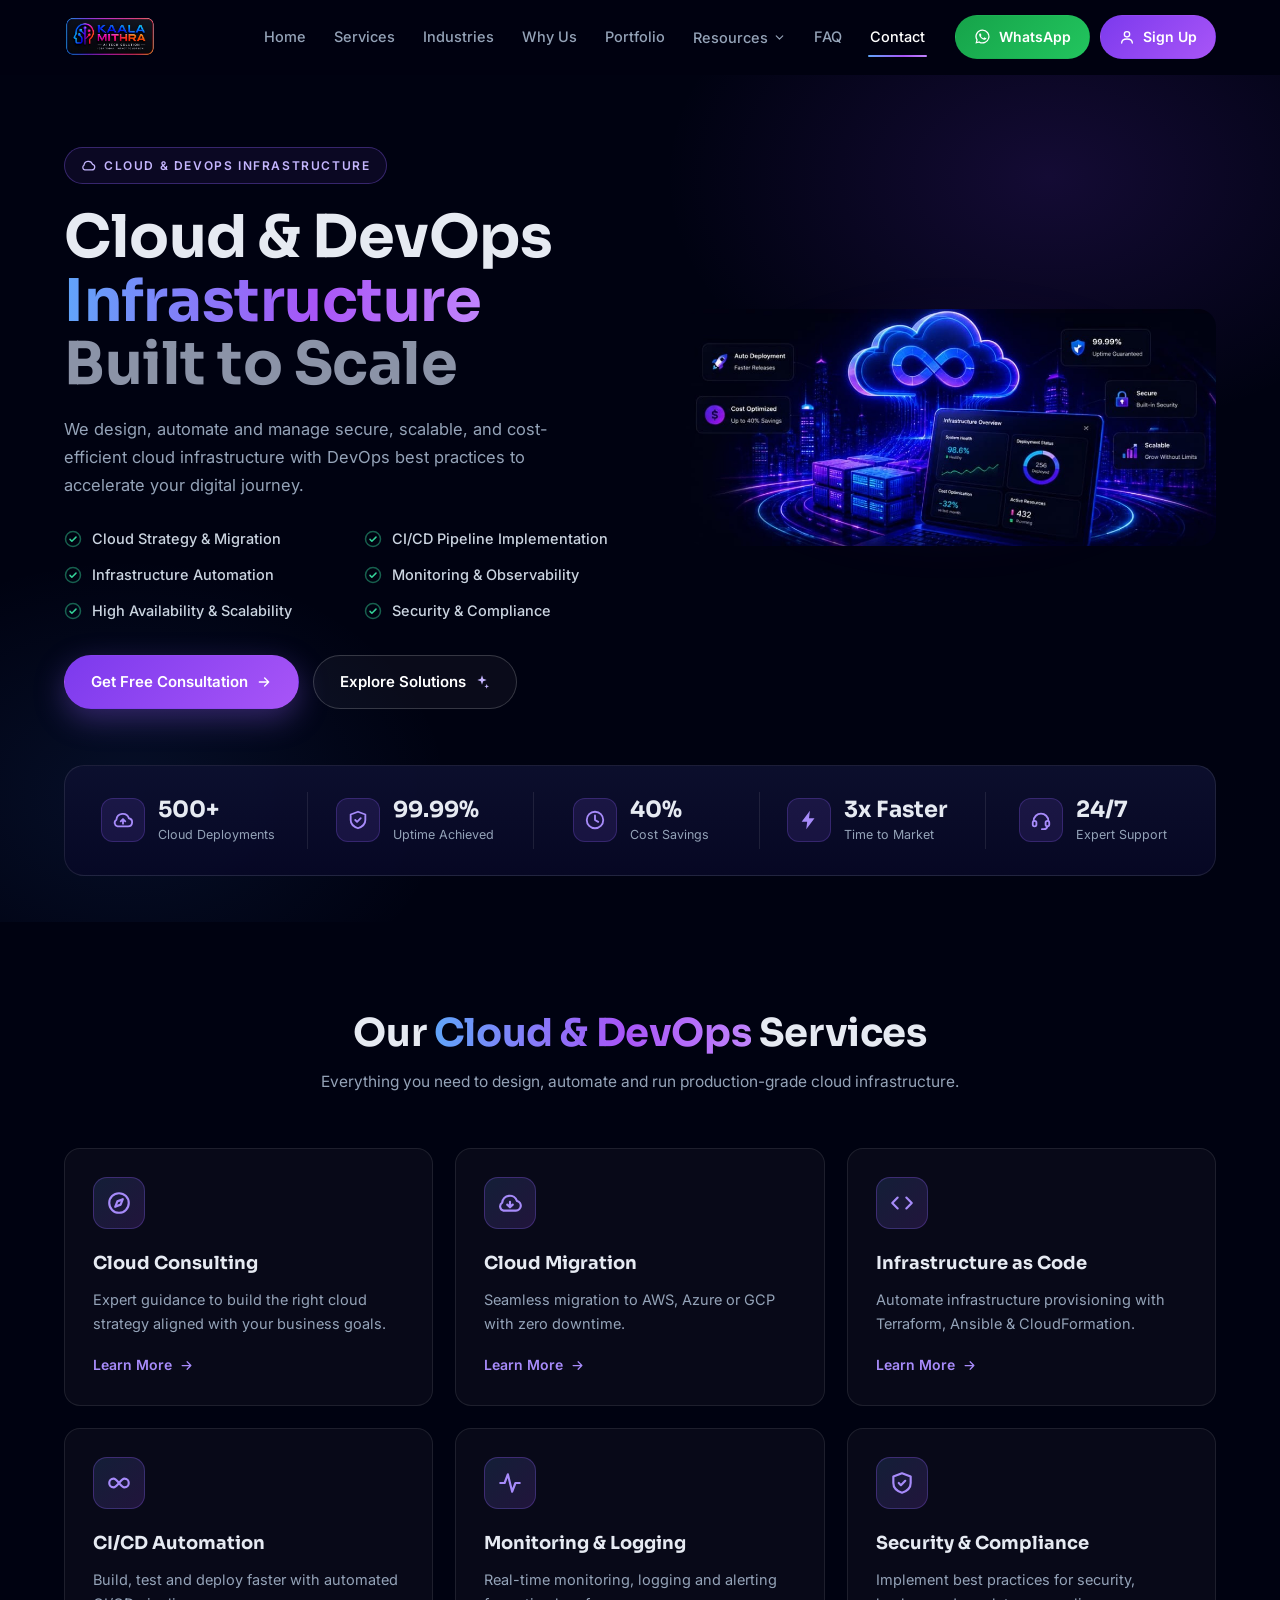
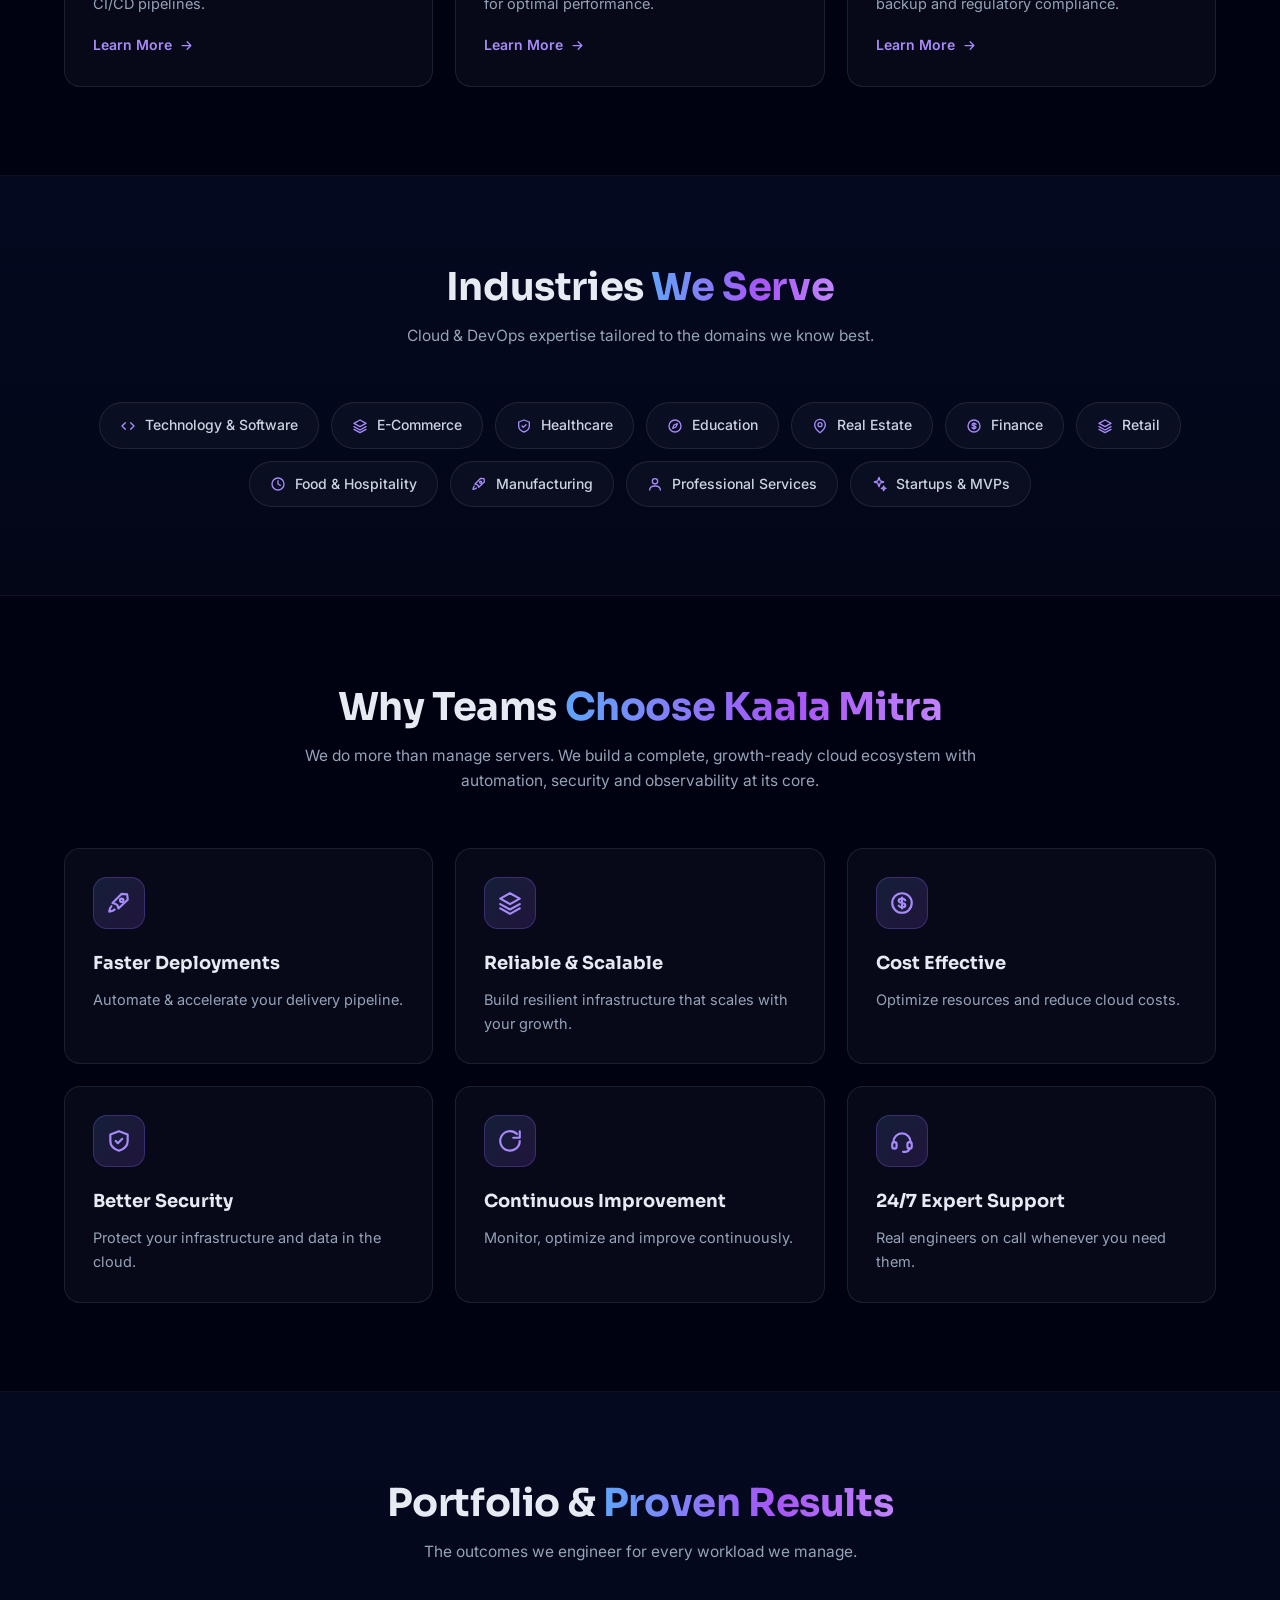
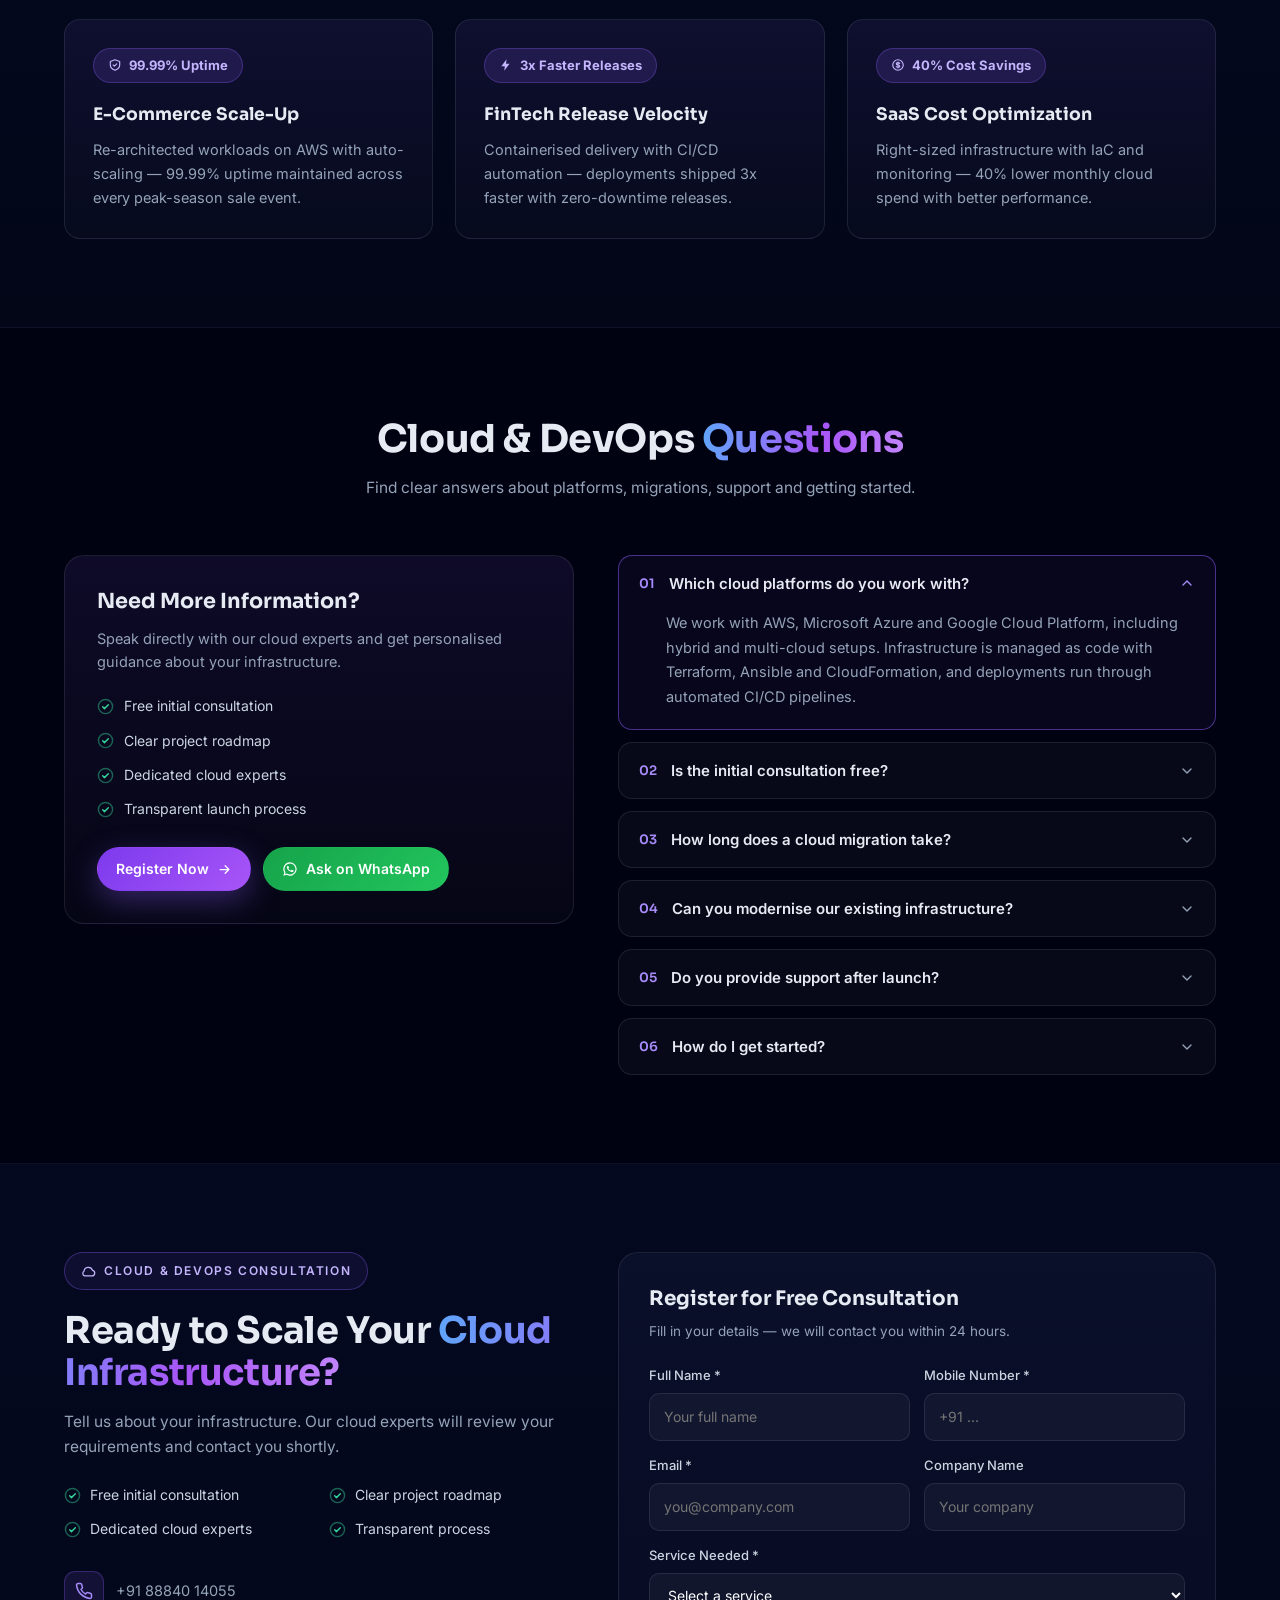
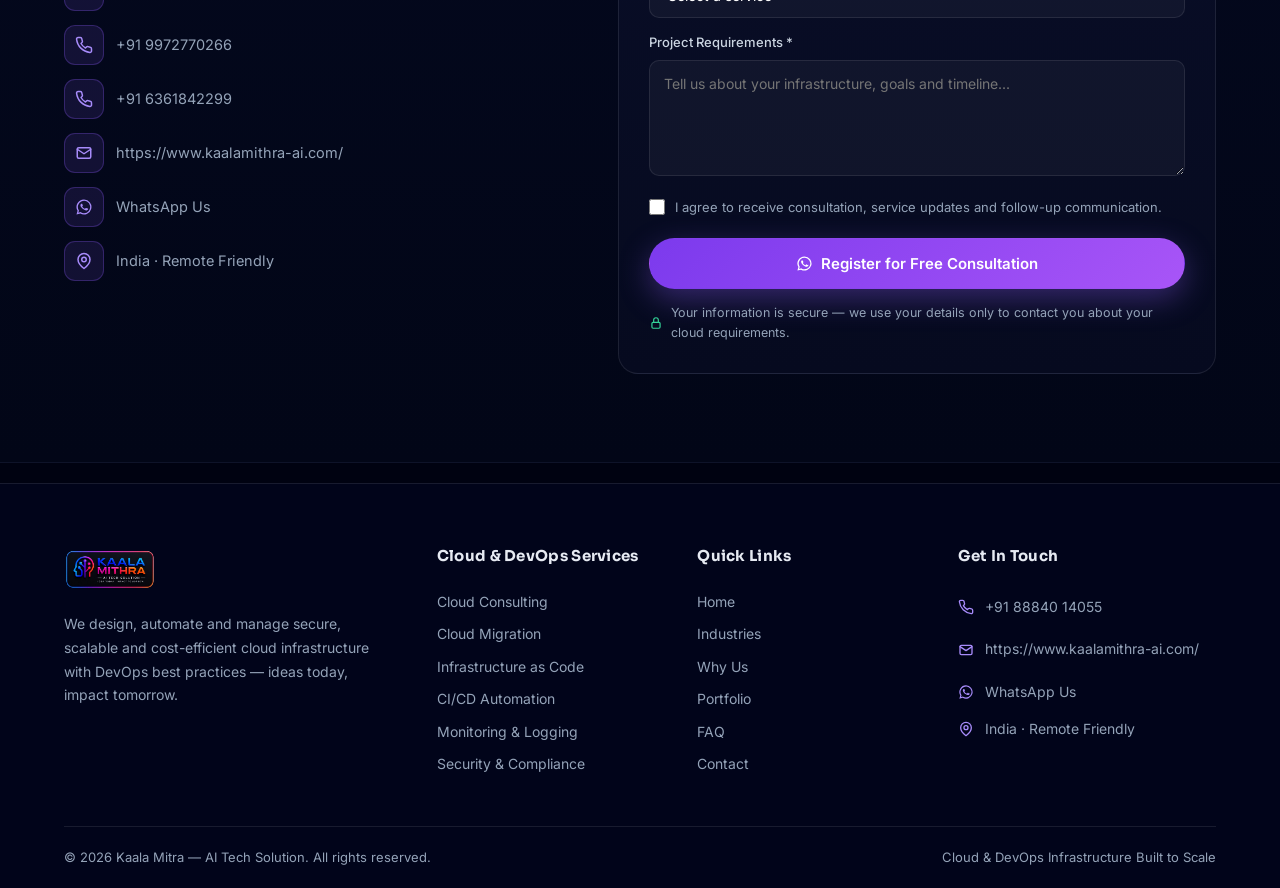
==== index.html @ 2cae2faa "Add KAALA MITHRA Cloud & DevOps website Single-page site (index.html, main.css, script.js, images/) " ====
<!DOCTYPE html>
<html lang="en">
<head>
  <meta charset="UTF-8">
  <meta name="viewport" content="width=device-width, initial-scale=1.0">
  <title>Cloud &amp; DevOps Infrastructure Built to Scale | Kaala Mitra</title>
  <meta name="description" content="We design, automate and manage secure, scalable and cost-efficient cloud infrastructure with DevOps best practices to accelerate your digital journey.">
  <link rel="preconnect" href="https://fonts.googleapis.com">
  <link rel="preconnect" href="https://fonts.gstatic.com" crossorigin>
  <link href="https://fonts.googleapis.com/css2?family=Inter:wght@400;500;600;700&family=Sora:wght@600;700;800&display=swap" rel="stylesheet">
  <link rel="stylesheet" href="main.css">
</head>
<body>
<svg xmlns="http://www.w3.org/2000/svg" style="display:none" aria-hidden="true">
  <symbol id="i-check" viewBox="0 0 24 24"><circle cx="12" cy="12" r="10" opacity=".45"/><path d="M8 12.5l2.5 2.5L16 9.5"/></symbol>
  <symbol id="i-arrow" viewBox="0 0 24 24"><path d="M5 12h14M13 6l6 6-6 6"/></symbol>
  <symbol id="i-chev" viewBox="0 0 24 24"><path d="M6 9l6 6 6-6"/></symbol>
  <symbol id="i-cloud" viewBox="0 0 24 24"><path d="M17.5 19a4.5 4.5 0 0 0 .9-8.9 7 7 0 0 0-13.6 1.6A4 4 0 0 0 6 19z"/></symbol>
  <symbol id="i-cloudup" viewBox="0 0 24 24"><path d="M17.5 19a4.5 4.5 0 0 0 .9-8.9 7 7 0 0 0-13.6 1.6A4 4 0 0 0 6 19z"/><path d="M12 16v-5M9.5 13.5L12 11l2.5 2.5"/></symbol>
  <symbol id="i-clouddown" viewBox="0 0 24 24"><path d="M17.5 19a4.5 4.5 0 0 0 .9-8.9 7 7 0 0 0-13.6 1.6A4 4 0 0 0 6 19z"/><path d="M12 11v5M9.5 13.5L12 16l2.5-2.5"/></symbol>
  <symbol id="i-shield" viewBox="0 0 24 24"><path d="M12 3l8 3v6c0 5-3.5 7.5-8 9-4.5-1.5-8-4-8-9V6z"/><path d="M9 12l2 2 4-4"/></symbol>
  <symbol id="i-code" viewBox="0 0 24 24"><path d="M8 7l-5 5 5 5M16 7l5 5-5 5"/></symbol>
  <symbol id="i-loop" viewBox="0 0 24 24"><path d="M7 8c-2.5 0-4 1.8-4 4s1.5 4 4 4c3.5 0 6.5-8 10-8 2.5 0 4 1.8 4 4s-1.5 4-4 4c-3.5 0-6.5-8-10-8z"/></symbol>
  <symbol id="i-activity" viewBox="0 0 24 24"><path d="M3 12h4l3-8 4 16 3-8h4"/></symbol>
  <symbol id="i-compass" viewBox="0 0 24 24"><circle cx="12" cy="12" r="9"/><path d="M15.5 8.5l-2 5-5 2 2-5z"/></symbol>
  <symbol id="i-rocket" viewBox="0 0 24 24"><path d="M5 15c-1.5 1.2-2 5-2 5s3.8-.5 5-2M9 13L6 12l8.5-8.5c2 0 5 .5 5 .5s.5 3 .5 5L11.5 17l-1-3z"/><circle cx="14.5" cy="9.5" r="1.6"/></symbol>
  <symbol id="i-layers" viewBox="0 0 24 24"><path d="M12 3l9 5-9 5-9-5z"/><path d="M3 13l9 5 9-5"/><path d="M3 17l9 5 9-5"/></symbol>
  <symbol id="i-dollar" viewBox="0 0 24 24"><circle cx="12" cy="12" r="9"/><path d="M12 7v10M15 9.5c-.6-1-1.7-1.5-3-1.5-1.7 0-3 .9-3 2s1 1.7 3 2 3 .9 3 2-1.3 2-3 2c-1.3 0-2.4-.5-3-1.5"/></symbol>
  <symbol id="i-refresh" viewBox="0 0 24 24"><path d="M21 12a9 9 0 1 1-2.6-6.4"/><path d="M21 3v6h-6"/></symbol>
  <symbol id="i-clock" viewBox="0 0 24 24"><circle cx="12" cy="12" r="9"/><path d="M12 7v5l3.5 2"/></symbol>
  <symbol id="i-headset" viewBox="0 0 24 24"><path d="M4 13a8 8 0 0 1 16 0"/><rect x="3" y="13" width="4" height="6" rx="2"/><rect x="17" y="13" width="4" height="6" rx="2"/><path d="M19 19a4 4 0 0 1-4 3h-2"/></symbol>
  <symbol id="i-phone" viewBox="0 0 24 24"><path d="M22 16.9v3a2 2 0 0 1-2.2 2A19.8 19.8 0 0 1 2.1 4.2 2 2 0 0 1 4.1 2h3a2 2 0 0 1 2 1.7c.1 1 .4 2 .7 2.9a2 2 0 0 1-.5 2.1L8 10a16 16 0 0 0 6 6l1.3-1.3a2 2 0 0 1 2.1-.5c.9.3 1.9.6 2.9.7a2 2 0 0 1 1.7 2z"/></symbol>
  <symbol id="i-mail" viewBox="0 0 24 24"><rect x="3" y="5" width="18" height="14" rx="2"/><path d="M3 7l9 6 9-6"/></symbol>
  <symbol id="i-pin" viewBox="0 0 24 24"><path d="M20 10c0 6-8 12-8 12s-8-6-8-12a8 8 0 0 1 16 0z"/><circle cx="12" cy="10" r="3"/></symbol>
  <symbol id="i-lock" viewBox="0 0 24 24"><rect x="5" y="11" width="14" height="10" rx="2"/><path d="M8 11V7a4 4 0 0 1 8 0v4"/></symbol>
  <symbol id="i-wa" viewBox="0 0 24 24"><path d="M12 2a10 10 0 0 0-8.6 15.1L2 22l5-1.3A10 10 0 1 0 12 2zm0 18.2a8.2 8.2 0 0 1-4.2-1.2l-.3-.2-3 .8.8-2.9-.2-.3A8.2 8.2 0 1 1 12 20.2zm4.5-6.1c-.2-.1-1.5-.7-1.7-.8-.2-.1-.4-.1-.5.1-.2.2-.6.8-.7.9-.1.2-.3.2-.5.1a6.7 6.7 0 0 1-3.3-2.9c-.3-.4 0-.5.2-.7l.4-.5c.1-.2.1-.3 0-.5l-.7-1.8c-.2-.5-.4-.4-.5-.4h-.5c-.2 0-.5.1-.7.3-.9.9-1.1 2.1-.2 3.6a12 12 0 0 0 4.6 4.3c1.7.8 2.4.9 3.2.7.5-.1 1.5-.6 1.7-1.2.2-.6.2-1.1.1-1.2 0-.1-.2-.2-.4-.3z"/></symbol>
  <symbol id="i-user" viewBox="0 0 24 24"><circle cx="12" cy="8" r="4"/><path d="M4 21c0-4 3.6-6 8-6s8 2 8 6"/></symbol>
  <symbol id="i-spark" viewBox="0 0 24 24"><path d="M12 2l1.8 5.2L19 9l-5.2 1.8L12 16l-1.8-5.2L5 9l5.2-1.8zM19 15l.9 2.6 2.6.9-2.6.9L19 22l-.9-2.6-2.6-.9 2.6-.9z"/></symbol>
  <symbol id="i-bolt" viewBox="0 0 24 24"><path d="M13 2L4 14h6l-1 8 9-12h-6z"/></symbol>
</svg>
<!-- ================= HEADER ================= -->
<header class="site-header" id="site-header">
  <div class="container header-inner">
    <a class="brand" href="#home" aria-label="Kaala Mitra - home">
      <img class="brand-logo" src="images/logo..0.png" alt="Kaala Mithra - AI Tech Solution logo" width="666" height="375">
    </a>
    <nav class="nav" id="site-nav" aria-label="Main navigation">
      <a class="nav-link" href="#home">Home</a>
      <a class="nav-link" href="#services">Services</a>
      <a class="nav-link" href="#industries">Industries</a>
      <a class="nav-link" href="#why-us">Why Us</a>
      <a class="nav-link" href="#results">Portfolio</a>
      <div class="nav-drop">
        <button class="nav-link nav-drop-btn" type="button" aria-expanded="false">Resources
          <svg viewBox="0 0 24 24" width="13" height="13" fill="none" stroke="currentColor" stroke-width="2.2" stroke-linecap="round" stroke-linejoin="round"><path d="M6 9l6 6 6-6"/></svg>
        </button>
        <div class="nav-drop-menu">
          <a href="#results">Case Studies</a>
          <a href="#faq">FAQ</a>
          <a href="#contact">Help Center</a>
        </div>
      </div>
      <a class="nav-link" href="#faq">FAQ</a>
      <a class="nav-link" href="#contact">Contact</a>
      <div class="nav-mobile-cta">
        <a class="btn btn-whatsapp" href="https://wa.me/918884014055" target="_blank" rel="noopener">
          <svg viewBox="0 0 24 24" width="17" height="17" fill="currentColor"><path d="M12 2a10 10 0 0 0-8.6 15.1L2 22l5-1.3A10 10 0 1 0 12 2zm0 18.2a8.2 8.2 0 0 1-4.2-1.2l-.3-.2-3 .8.8-2.9-.2-.3A8.2 8.2 0 1 1 12 20.2zm4.5-6.1c-.2-.1-1.5-.7-1.7-.8-.2-.1-.4-.1-.5.1-.2.2-.6.8-.7.9-.1.2-.3.2-.5.1a6.7 6.7 0 0 1-3.3-2.9c-.3-.4 0-.5.2-.7l.4-.5c.1-.2.1-.3 0-.5l-.7-1.8c-.2-.5-.4-.4-.5-.4h-.5c-.2 0-.5.1-.7.3-.9.9-1.1 2.1-.2 3.6a12 12 0 0 0 4.6 4.3c1.7.8 2.4.9 3.2.7.5-.1 1.5-.6 1.7-1.2.2-.6.2-1.1.1-1.2 0-.1-.2-.2-.4-.3z"/></svg>
          WhatsApp</a>
        <a class="btn btn-signup" href="#contact">
          <svg viewBox="0 0 24 24" width="16" height="16" fill="none" stroke="currentColor" stroke-width="2" stroke-linecap="round"><circle cx="12" cy="8" r="4"/><path d="M4 21c0-4 3.6-6 8-6s8 2 8 6"/></svg>
          Sign Up</a>
      </div>
    </nav>
    <div class="header-actions">
      <a class="btn btn-whatsapp" href="https://wa.me/918884014055" target="_blank" rel="noopener">
        <svg viewBox="0 0 24 24" width="17" height="17" fill="currentColor"><path d="M12 2a10 10 0 0 0-8.6 15.1L2 22l5-1.3A10 10 0 1 0 12 2zm0 18.2a8.2 8.2 0 0 1-4.2-1.2l-.3-.2-3 .8.8-2.9-.2-.3A8.2 8.2 0 1 1 12 20.2zm4.5-6.1c-.2-.1-1.5-.7-1.7-.8-.2-.1-.4-.1-.5.1-.2.2-.6.8-.7.9-.1.2-.3.2-.5.1a6.7 6.7 0 0 1-3.3-2.9c-.3-.4 0-.5.2-.7l.4-.5c.1-.2.1-.3 0-.5l-.7-1.8c-.2-.5-.4-.4-.5-.4h-.5c-.2 0-.5.1-.7.3-.9.9-1.1 2.1-.2 3.6a12 12 0 0 0 4.6 4.3c1.7.8 2.4.9 3.2.7.5-.1 1.5-.6 1.7-1.2.2-.6.2-1.1.1-1.2 0-.1-.2-.2-.4-.3z"/></svg>
        WhatsApp</a>
      <a class="btn btn-signup" href="#contact">
        <svg viewBox="0 0 24 24" width="16" height="16" fill="none" stroke="currentColor" stroke-width="2" stroke-linecap="round"><circle cx="12" cy="8" r="4"/><path d="M4 21c0-4 3.6-6 8-6s8 2 8 6"/></svg>
        Sign Up</a>
      <button class="nav-toggle" id="nav-toggle" aria-label="Toggle menu" aria-expanded="false" aria-controls="site-nav"><span></span><span></span><span></span></button>
    </div>
  </div>
</header>
<!-- ================= HERO ================= -->
<main id="home">
  <section class="hero">
    <div class="hero-bg" aria-hidden="true"></div>
    <div class="container hero-grid">
      <div class="hero-copy reveal">
        <span class="badge"><svg class="ic" width="15" height="15"><use href="#i-cloud"/></svg> CLOUD &amp; DEVOPS INFRASTRUCTURE</span>
        <h1 class="hero-title">Cloud &amp; DevOps<br><span class="grad-text">Infrastructure</span><br><span class="title-muted">Built to Scale</span></h1>
        <p class="lead">We design, automate and manage secure, scalable, and cost-efficient cloud infrastructure with DevOps best practices to accelerate your digital journey.</p>
        <ul class="hero-checks">
          <li><svg class="ic" width="18" height="18" style="color:#34d399"><use href="#i-check"/></svg>Cloud Strategy &amp; Migration</li>
          <li><svg class="ic" width="18" height="18" style="color:#34d399"><use href="#i-check"/></svg>CI/CD Pipeline Implementation</li>
          <li><svg class="ic" width="18" height="18" style="color:#34d399"><use href="#i-check"/></svg>Infrastructure Automation</li>
          <li><svg class="ic" width="18" height="18" style="color:#34d399"><use href="#i-check"/></svg>Monitoring &amp; Observability</li>
          <li><svg class="ic" width="18" height="18" style="color:#34d399"><use href="#i-check"/></svg>High Availability &amp; Scalability</li>
          <li><svg class="ic" width="18" height="18" style="color:#34d399"><use href="#i-check"/></svg>Security &amp; Compliance</li>
        </ul>
        <div class="hero-ctas">
          <a class="btn btn-primary btn-lg" href="#contact">Get Free Consultation <svg class="ic" width="16" height="16"><use href="#i-arrow"/></svg></a>
          <a class="btn btn-ghost btn-lg" href="#services">Explore Solutions <svg class="icf" width="16" height="16" style="color:#c4b5fd"><use href="#i-spark"/></svg></a>
        </div>
      </div>
      <div class="hero-visual reveal">
        <div class="hero-glow" aria-hidden="true"></div>
        <img src="images/hero-cloud-devops.jpeg" alt="Cloud infrastructure dashboard with auto deployment, cost optimization, security and scalability highlights" width="985" height="440" fetchpriority="high">
      </div>
    </div>
    <div class="container">
      <div class="stats-bar reveal" aria-label="Key achievements">
        <div class="stat">
          <span class="stat-icon"><svg class="ic" width="22" height="22"><use href="#i-cloudup"/></svg></span>
          <div><span class="stat-value"><span class="count" data-target="500" data-decimals="0">0</span>+</span><span class="stat-label">Cloud Deployments</span></div>
        </div>
        <div class="stat">
          <span class="stat-icon"><svg class="ic" width="22" height="22"><use href="#i-shield"/></svg></span>
          <div><span class="stat-value"><span class="count" data-target="99.99" data-decimals="2">0</span>%</span><span class="stat-label">Uptime Achieved</span></div>
        </div>
        <div class="stat">
          <span class="stat-icon"><svg class="ic" width="22" height="22"><use href="#i-clock"/></svg></span>
          <div><span class="stat-value"><span class="count" data-target="40" data-decimals="0">0</span>%</span><span class="stat-label">Cost Savings</span></div>
        </div>
        <div class="stat">
          <span class="stat-icon"><svg class="icf" width="22" height="22" style="color:#a78bfa"><use href="#i-bolt"/></svg></span>
          <div><span class="stat-value"><span class="count" data-target="3" data-decimals="0">0</span>x Faster</span><span class="stat-label">Time to Market</span></div>
        </div>
        <div class="stat">
          <span class="stat-icon"><svg class="ic" width="22" height="22"><use href="#i-headset"/></svg></span>
          <div><span class="stat-value">24/7</span><span class="stat-label">Expert Support</span></div>
        </div>
      </div>
    </div>
  </section>
  <!-- ================= SERVICES ================= -->
  <section class="section" id="services">
    <div class="container">
      <div class="section-head reveal">
        <h2>Our <span class="grad-text">Cloud &amp; DevOps</span> Services</h2>
        <p>Everything you need to design, automate and run production-grade cloud infrastructure.</p>
      </div>
      <div class="card-grid">
        <article class="service-card reveal">
          <div class="card-icon"><svg class="ic" width="26" height="26"><use href="#i-compass"/></svg></div>
          <h3>Cloud Consulting</h3>
          <p>Expert guidance to build the right cloud strategy aligned with your business goals.</p>
          <a class="learn-more" href="#contact">Learn More <svg class="ic" width="15" height="15"><use href="#i-arrow"/></svg></a>
        </article>
        <article class="service-card reveal">
          <div class="card-icon"><svg class="ic" width="26" height="26"><use href="#i-clouddown"/></svg></div>
          <h3>Cloud Migration</h3>
          <p>Seamless migration to AWS, Azure or GCP with zero downtime.</p>
          <a class="learn-more" href="#contact">Learn More <svg class="ic" width="15" height="15"><use href="#i-arrow"/></svg></a>
        </article>
        <article class="service-card reveal">
          <div class="card-icon"><svg class="ic" width="26" height="26"><use href="#i-code"/></svg></div>
          <h3>Infrastructure as Code</h3>
          <p>Automate infrastructure provisioning with Terraform, Ansible &amp; CloudFormation.</p>
          <a class="learn-more" href="#contact">Learn More <svg class="ic" width="15" height="15"><use href="#i-arrow"/></svg></a>
        </article>
        <article class="service-card reveal">
          <div class="card-icon"><svg class="ic" width="26" height="26"><use href="#i-loop"/></svg></div>
          <h3>CI/CD Automation</h3>
          <p>Build, test and deploy faster with automated CI/CD pipelines.</p>
          <a class="learn-more" href="#contact">Learn More <svg class="ic" width="15" height="15"><use href="#i-arrow"/></svg></a>
        </article>
        <article class="service-card reveal">
          <div class="card-icon"><svg class="ic" width="26" height="26"><use href="#i-activity"/></svg></div>
          <h3>Monitoring &amp; Logging</h3>
          <p>Real-time monitoring, logging and alerting for optimal performance.</p>
          <a class="learn-more" href="#contact">Learn More <svg class="ic" width="15" height="15"><use href="#i-arrow"/></svg></a>
        </article>
        <article class="service-card reveal">
          <div class="card-icon"><svg class="ic" width="26" height="26"><use href="#i-shield"/></svg></div>
          <h3>Security &amp; Compliance</h3>
          <p>Implement best practices for security, backup and regulatory compliance.</p>
          <a class="learn-more" href="#contact">Learn More <svg class="ic" width="15" height="15"><use href="#i-arrow"/></svg></a>
        </article>
      </div>
    </div>
  </section>

  <!-- ================= INDUSTRIES ================= -->
  <section class="section section-alt" id="industries">
    <div class="container">
      <div class="section-head reveal">
        <h2>Industries <span class="grad-text">We Serve</span></h2>
        <p>Cloud &amp; DevOps expertise tailored to the domains we know best.</p>
      </div>
      <div class="chips reveal">
        <span class="chip"><svg class="ic" width="16" height="16"><use href="#i-code"/></svg>Technology &amp; Software</span>
        <span class="chip"><svg class="ic" width="16" height="16"><use href="#i-layers"/></svg>E-Commerce</span>
        <span class="chip"><svg class="ic" width="16" height="16"><use href="#i-shield"/></svg>Healthcare</span>
        <span class="chip"><svg class="ic" width="16" height="16"><use href="#i-compass"/></svg>Education</span>
        <span class="chip"><svg class="ic" width="16" height="16"><use href="#i-pin"/></svg>Real Estate</span>
        <span class="chip"><svg class="ic" width="16" height="16"><use href="#i-dollar"/></svg>Finance</span>
        <span class="chip"><svg class="ic" width="16" height="16"><use href="#i-layers"/></svg>Retail</span>
        <span class="chip"><svg class="ic" width="16" height="16"><use href="#i-clock"/></svg>Food &amp; Hospitality</span>
        <span class="chip"><svg class="ic" width="16" height="16"><use href="#i-rocket"/></svg>Manufacturing</span>
        <span class="chip"><svg class="ic" width="16" height="16"><use href="#i-user"/></svg>Professional Services</span>
        <span class="chip"><svg class="ic" width="16" height="16"><use href="#i-spark"/></svg>Startups &amp; MVPs</span>
      </div>
    </div>
  </section>
  <!-- ================= WHY US ================= -->
  <section class="section" id="why-us">
    <div class="container">
      <div class="section-head reveal">
        <h2>Why Teams <span class="grad-text">Choose Kaala Mitra</span></h2>
        <p>We do more than manage servers. We build a complete, growth-ready cloud ecosystem with automation, security and observability at its core.</p>
      </div>
      <div class="card-grid">
        <article class="benefit-card reveal">
          <div class="card-icon"><svg class="ic" width="26" height="26"><use href="#i-rocket"/></svg></div>
          <h3>Faster Deployments</h3>
          <p>Automate &amp; accelerate your delivery pipeline.</p>
        </article>
        <article class="benefit-card reveal">
          <div class="card-icon"><svg class="ic" width="26" height="26"><use href="#i-layers"/></svg></div>
          <h3>Reliable &amp; Scalable</h3>
          <p>Build resilient infrastructure that scales with your growth.</p>
        </article>
        <article class="benefit-card reveal">
          <div class="card-icon"><svg class="ic" width="26" height="26"><use href="#i-dollar"/></svg></div>
          <h3>Cost Effective</h3>
          <p>Optimize resources and reduce cloud costs.</p>
        </article>
        <article class="benefit-card reveal">
          <div class="card-icon"><svg class="ic" width="26" height="26"><use href="#i-shield"/></svg></div>
          <h3>Better Security</h3>
          <p>Protect your infrastructure and data in the cloud.</p>
        </article>
        <article class="benefit-card reveal">
          <div class="card-icon"><svg class="ic" width="26" height="26"><use href="#i-refresh"/></svg></div>
          <h3>Continuous Improvement</h3>
          <p>Monitor, optimize and improve continuously.</p>
        </article>
        <article class="benefit-card reveal">
          <div class="card-icon"><svg class="ic" width="26" height="26"><use href="#i-headset"/></svg></div>
          <h3>24/7 Expert Support</h3>
          <p>Real engineers on call whenever you need them.</p>
        </article>
      </div>
    </div>
  </section>

  <!-- ================= RESULTS / PORTFOLIO ================= -->
  <section class="section section-alt" id="results">
    <div class="container">
      <div class="section-head reveal">
        <h2>Portfolio &amp; <span class="grad-text">Proven Results</span></h2>
        <p>The outcomes we engineer for every workload we manage.</p>
      </div>
      <div class="result-grid">
        <article class="result-card reveal">
          <span class="result-tag"><svg class="ic" width="14" height="14"><use href="#i-shield"/></svg>99.99% Uptime</span>
          <h3>E-Commerce Scale-Up</h3>
          <p>Re-architected workloads on AWS with auto-scaling — 99.99% uptime maintained across every peak-season sale event.</p>
        </article>
        <article class="result-card reveal">
          <span class="result-tag"><svg class="icf" width="14" height="14"><use href="#i-bolt"/></svg>3x Faster Releases</span>
          <h3>FinTech Release Velocity</h3>
          <p>Containerised delivery with CI/CD automation — deployments shipped 3x faster with zero-downtime releases.</p>
        </article>
        <article class="result-card reveal">
          <span class="result-tag"><svg class="ic" width="14" height="14"><use href="#i-dollar"/></svg>40% Cost Savings</span>
          <h3>SaaS Cost Optimization</h3>
          <p>Right-sized infrastructure with IaC and monitoring — 40% lower monthly cloud spend with better performance.</p>
        </article>
      </div>
    </div>
  </section>
  <!-- ================= FAQ ================= -->
  <section class="section" id="faq">
    <div class="container">
      <div class="section-head reveal">
        <h2>Cloud &amp; DevOps <span class="grad-text">Questions</span></h2>
        <p>Find clear answers about platforms, migrations, support and getting started.</p>
      </div>
      <div class="faq-grid">
        <aside class="faq-aside reveal">
          <h3>Need More Information?</h3>
          <p>Speak directly with our cloud experts and get personalised guidance about your infrastructure.</p>
          <ul class="aside-list">
            <li><svg class="ic" width="17" height="17"><use href="#i-check"/></svg>Free initial consultation</li>
            <li><svg class="ic" width="17" height="17"><use href="#i-check"/></svg>Clear project roadmap</li>
            <li><svg class="ic" width="17" height="17"><use href="#i-check"/></svg>Dedicated cloud experts</li>
            <li><svg class="ic" width="17" height="17"><use href="#i-check"/></svg>Transparent launch process</li>
          </ul>
          <div class="aside-ctas">
            <a class="btn btn-primary" href="#contact">Register Now <svg class="ic" width="15" height="15"><use href="#i-arrow"/></svg></a>
            <a class="btn btn-whatsapp" href="https://wa.me/918884014055" target="_blank" rel="noopener"><svg class="icf" width="16" height="16"><use href="#i-wa"/></svg> Ask on WhatsApp</a>
          </div>
        </aside>
        <div class="faq-list reveal">
          <div class="faq-item open">
            <button class="faq-q" type="button" aria-expanded="true"><span class="faq-num">01</span><span class="q-text">Which cloud platforms do you work with?</span><svg class="ic chev" width="16" height="16"><use href="#i-chev"/></svg></button>
            <div class="faq-a"><p>We work with AWS, Microsoft Azure and Google Cloud Platform, including hybrid and multi-cloud setups. Infrastructure is managed as code with Terraform, Ansible and CloudFormation, and deployments run through automated CI/CD pipelines.</p></div>
          </div>
          <div class="faq-item">
            <button class="faq-q" type="button" aria-expanded="false"><span class="faq-num">02</span><span class="q-text">Is the initial consultation free?</span><svg class="ic chev" width="16" height="16"><use href="#i-chev"/></svg></button>
            <div class="faq-a"><p>Yes — the first consultation is completely free. We review your current setup, understand your goals and share a clear roadmap with estimates before any commitment.</p></div>
          </div>
          <div class="faq-item">
            <button class="faq-q" type="button" aria-expanded="false"><span class="faq-num">03</span><span class="q-text">How long does a cloud migration take?</span><svg class="ic chev" width="16" height="16"><use href="#i-chev"/></svg></button>
            <div class="faq-a"><p>Most migrations complete within 2–6 weeks depending on workload complexity. We migrate in phases with zero downtime and rollback plans at every step.</p></div>
          </div>
          <div class="faq-item">
            <button class="faq-q" type="button" aria-expanded="false"><span class="faq-num">04</span><span class="q-text">Can you modernise our existing infrastructure?</span><svg class="ic chev" width="16" height="16"><use href="#i-chev"/></svg></button>
            <div class="faq-a"><p>Absolutely. We codify existing infrastructure with Terraform and Ansible, add CI/CD pipelines, monitoring and security hardening — without disrupting your live systems.</p></div>
          </div>
          <div class="faq-item">
            <button class="faq-q" type="button" aria-expanded="false"><span class="faq-num">05</span><span class="q-text">Do you provide support after launch?</span><svg class="ic chev" width="16" height="16"><use href="#i-chev"/></svg></button>
            <div class="faq-a"><p>Yes. Every project includes monitoring, alerting and 24/7 expert support options with continuous optimisation, backups and security patching.</p></div>
          </div>
          <div class="faq-item">
            <button class="faq-q" type="button" aria-expanded="false"><span class="faq-num">06</span><span class="q-text">How do I get started?</span><svg class="ic chev" width="16" height="16"><use href="#i-chev"/></svg></button>
            <div class="faq-a"><p>Register for a free consultation or message us on WhatsApp. Our cloud experts will contact you within 24 hours with a personalised plan for your infrastructure.</p></div>
          </div>
        </div>
      </div>
    </div>
  </section>
  <!-- ================= CONTACT ================= -->
  <section class="section section-alt" id="contact">
    <div class="container contact-grid">
      <div class="contact-copy reveal">
        <span class="badge"><svg class="ic" width="15" height="15"><use href="#i-cloud"/></svg> CLOUD &amp; DEVOPS CONSULTATION</span>
        <h2>Ready to Scale Your <span class="grad-text">Cloud Infrastructure?</span></h2>
        <p>Tell us about your infrastructure. Our cloud experts will review your requirements and contact you shortly.</p>
        <ul class="trust-list">
          <li><svg class="ic" width="17" height="17"><use href="#i-check"/></svg>Free initial consultation</li>
          <li><svg class="ic" width="17" height="17"><use href="#i-check"/></svg>Clear project roadmap</li>
          <li><svg class="ic" width="17" height="17"><use href="#i-check"/></svg>Dedicated cloud experts</li>
          <li><svg class="ic" width="17" height="17"><use href="#i-check"/></svg>Transparent process</li>
        </ul>
        <div class="quick-contacts">
          <a class="qc" href="tel:+918884014055"><span class="qc-icon"><svg class="ic" width="18" height="18"><use href="#i-phone"/></svg></span>+91 88840 14055</a>
          <a class="qc" href="tel:+919972770266"><span class="qc-icon"><svg class="ic" width="18" height="18"><use href="#i-phone"/></svg></span>+91 9972770266</a>
          <a class="qc" href="tel:+916361842299"><span class="qc-icon"><svg class="ic" width="18" height="18"><use href="#i-phone"/></svg></span>+91 6361842299</a>
          <a class="qc" href="https://www.kaalamithra-ai.com/" target="_blank" rel="noopener"><span class="qc-icon"><svg class="ic" width="18" height="18"><use href="#i-mail"/></svg></span>https://www.kaalamithra-ai.com/</a>
          <a class="qc" href="https://wa.me/918884014055" target="_blank" rel="noopener"><span class="qc-icon"><svg class="icf" width="18" height="18"><use href="#i-wa"/></svg></span>WhatsApp Us</a>
          <span class="qc"><span class="qc-icon"><svg class="ic" width="18" height="18"><use href="#i-pin"/></svg></span>India · Remote Friendly</span>
        </div>
      </div>
      <div class="form-card reveal">
        <h3>Register for Free Consultation</h3>
        <p>Fill in your details — we will contact you within 24 hours.</p>
        <form id="consult-form" novalidate>
          <div class="form-row">
            <div class="field"><label for="f-name">Full Name *</label><input id="f-name" name="name" type="text" placeholder="Your full name" required></div>
            <div class="field"><label for="f-phone">Mobile Number *</label><input id="f-phone" name="phone" type="tel" placeholder="+91 ..." required></div>
          </div>
          <div class="form-row">
            <div class="field"><label for="f-email">Email *</label><input id="f-email" name="email" type="email" placeholder="you@company.com" required></div>
            <div class="field"><label for="f-company">Company Name</label><input id="f-company" name="company" type="text" placeholder="Your company"></div>
          </div>
          <div class="field">
            <label for="f-service">Service Needed *</label>
            <select id="f-service" name="service" required>
              <option value="" selected disabled>Select a service</option>
              <option>Cloud Consulting</option>
              <option>Cloud Migration</option>
              <option>Infrastructure as Code</option>
              <option>CI/CD Automation</option>
              <option>Monitoring &amp; Logging</option>
              <option>Security &amp; Compliance</option>
              <option>Other / Not Sure</option>
            </select>
          </div>
          <div class="field"><label for="f-message">Project Requirements *</label><textarea id="f-message" name="message" rows="4" placeholder="Tell us about your infrastructure, goals and timeline..." required></textarea></div>
          <label class="consent"><input type="checkbox" name="consent" required> I agree to receive consultation, service updates and follow-up communication.</label>
          <button class="btn btn-primary btn-block" type="submit"><svg class="icf" width="17" height="17"><use href="#i-wa"/></svg> Register for Free Consultation</button>
          <p class="form-note"><svg class="ic" width="14" height="14"><use href="#i-lock"/></svg> Your information is secure — we use your details only to contact you about your cloud requirements.</p>
        </form>
      </div>
    </div>
  </section>
<!-- ================= FOOTER ================= -->
<footer class="site-footer">
  <div class="container">
    <div class="footer-grid">
      <div class="f-brand">
        <a class="brand" href="#home" aria-label="Kaala Mitra - home">
          <img class="brand-logo" src="images/logo..0.png" alt="Kaala Mithra - AI Tech Solution logo" width="666" height="375">
        </a>
        <p>We design, automate and manage secure, scalable and cost-efficient cloud infrastructure with DevOps best practices — ideas today, impact tomorrow.</p>
      </div>
      <div class="f-col">
        <h4 class="f-title">Cloud &amp; DevOps Services</h4>
        <a href="#services">Cloud Consulting</a>
        <a href="#services">Cloud Migration</a>
        <a href="#services">Infrastructure as Code</a>
        <a href="#services">CI/CD Automation</a>
        <a href="#services">Monitoring &amp; Logging</a>
        <a href="#services">Security &amp; Compliance</a>
      </div>
      <div class="f-col">
        <h4 class="f-title">Quick Links</h4>
        <a href="#home">Home</a>
        <a href="#industries">Industries</a>
        <a href="#why-us">Why Us</a>
        <a href="#results">Portfolio</a>
        <a href="#faq">FAQ</a>
        <a href="#contact">Contact</a>
      </div>
      <div class="f-col">
        <h4 class="f-title">Get In Touch</h4>
        <ul class="f-contact">
          <li><svg class="ic" width="16" height="16"><use href="#i-phone"/></svg><a href="tel:+918884014055">+91 88840 14055</a></li>
          <li><svg class="ic" width="16" height="16"><use href="#i-mail"/></svg><a href="https://www.kaalamithra-ai.com/" target="_blank" rel="noopener">https://www.kaalamithra-ai.com/</a></li>
          <li><svg class="icf" width="16" height="16" style="color:#a78bfa"><use href="#i-wa"/></svg><a href="https://wa.me/918884014055" target="_blank" rel="noopener">WhatsApp Us</a></li>
          <li><svg class="ic" width="16" height="16"><use href="#i-pin"/></svg>India · Remote Friendly</li>
        </ul>
      </div>
    </div>
    <div class="footer-bottom">
      <span>© <span id="year">2026</span> Kaala Mitra — AI Tech Solution. All rights reserved.</span>
      <span>Cloud &amp; DevOps Infrastructure Built to Scale</span>
    </div>
  </div>
</footer>
<script src="script.js"></script>
</body>
</html>
---- main.css ----
/* ===== Cloud & DevOps Infrastructure — Kaala Mitra ===== */
:root {
  --bg: #000211;
  --bg-2: #040920;
  --card: rgba(255, 255, 255, .03);
  --border: rgba(255, 255, 255, .09);
  --text: #e6eaf2;
  --muted: #94a3b8;
  --purple: #8b5cf6;
  --purple-2: #a855f7;
  --blue: #60a5fa;
  --green: #22c55e;
  --grad: linear-gradient(92deg, #60a5fa 0%, #a855f7 60%, #c084fc 100%);
  --radius: 16px;
  --font: 'Inter', system-ui, -apple-system, 'Segoe UI', sans-serif;
  --font-head: 'Sora', 'Inter', system-ui, sans-serif;
}
* { margin: 0; padding: 0; box-sizing: border-box; }
html { scroll-behavior: smooth; }
body { background: var(--bg); color: var(--text); font-family: var(--font); font-size: 16px; line-height: 1.6; -webkit-font-smoothing: antialiased; overflow-x: hidden; }
img { max-width: 100%; }
a { text-decoration: none; color: inherit; }
ul { list-style: none; }
button { font-family: inherit; }
::selection { background: rgba(139, 92, 246, .45); }
section[id], main[id] { scroll-margin-top: 86px; }
.container { max-width: 1200px; margin: 0 auto; padding: 0 24px; }
.grad-text { background: var(--grad); -webkit-background-clip: text; background-clip: text; color: transparent; }

/* ===== Buttons ===== */
.btn { display: inline-flex; align-items: center; justify-content: center; gap: 8px; font-weight: 600; font-size: 14px; border-radius: 999px; padding: 10px 18px; border: 1px solid transparent; cursor: pointer; transition: transform .25s, box-shadow .25s, border-color .25s, background .25s; white-space: nowrap; }
.btn-lg { padding: 14px 26px; font-size: 15px; }
.btn-whatsapp { background: linear-gradient(135deg, #16a34a, #22c55e); color: #fff; }
.btn-whatsapp:hover { transform: translateY(-2px); box-shadow: 0 10px 26px rgba(34, 197, 94, .35); }
.btn-signup { background: linear-gradient(135deg, #7c3aed, #a855f7); color: #fff; }
.btn-signup:hover { transform: translateY(-2px); box-shadow: 0 10px 26px rgba(168, 85, 247, .4); }
.btn-primary { background: linear-gradient(135deg, #7c3aed, #a855f7); color: #fff; box-shadow: 0 10px 30px rgba(139, 92, 246, .35); }
.btn-primary:hover { transform: translateY(-2px); box-shadow: 0 14px 36px rgba(139, 92, 246, .5); }
.btn-ghost { border-color: rgba(255, 255, 255, .18); background: rgba(255, 255, 255, .04); color: #fff; }
.btn-ghost:hover { border-color: rgba(168, 85, 247, .6); background: rgba(139, 92, 246, .1); transform: translateY(-2px); }
.btn-block { width: 100%; padding: 15px; font-size: 15px; }

/* ===== Header ===== */
.site-header { position: sticky; top: 0; z-index: 100; background: rgba(0, 2, 17, .78); backdrop-filter: blur(14px); -webkit-backdrop-filter: blur(14px); border-bottom: 1px solid transparent; transition: border-color .3s, background .3s; }
.site-header.scrolled { border-bottom-color: var(--border); background: rgba(0, 2, 17, .92); }
.header-inner { display: flex; align-items: center; gap: 28px; height: 74px; }
.brand { display: flex; align-items: center; gap: 11px; flex-shrink: 0; }
.brand-mark { width: 42px; height: 42px; border-radius: 12px; background: linear-gradient(135deg, #7c3aed, #db2777); display: grid; place-items: center; box-shadow: 0 6px 18px rgba(168, 85, 247, .4); }
.brand-logo { display: block; height: 52px; width: auto; border-radius: 10px; }
.brand-text { display: flex; flex-direction: column; line-height: 1.1; }
.brand-name { font-family: var(--font-head); font-weight: 800; font-size: 17px; letter-spacing: .5px; }
.brand-name em { font-style: normal; background: linear-gradient(90deg, #c084fc, #f472b6); -webkit-background-clip: text; background-clip: text; color: transparent; margin-left: 5px; }
.brand-tag { font-size: 8.5px; letter-spacing: 2.6px; color: var(--muted); font-weight: 600; margin-top: 3px; }
.nav { display: flex; align-items: center; gap: 24px; margin-left: auto; }
.nav-link { color: var(--muted); font-size: 14.5px; font-weight: 500; padding: 8px 2px; position: relative; background: none; border: 0; cursor: pointer; display: inline-flex; align-items: center; gap: 5px; transition: color .25s; }
.nav-link:hover, .nav-link.active { color: #fff; }
.nav-link.active::after { content: ''; position: absolute; left: 0; right: 0; bottom: 0; height: 2px; border-radius: 2px; background: var(--grad); }
.nav-drop { position: relative; }
.nav-drop-menu { position: absolute; top: calc(100% + 10px); left: -10px; min-width: 185px; background: #070d24; border: 1px solid var(--border); border-radius: 12px; padding: 8px; display: none; flex-direction: column; box-shadow: 0 22px 50px rgba(0, 0, 0, .55); }
.nav-drop-menu a { padding: 9px 12px; border-radius: 8px; color: var(--muted); font-size: 14px; transition: background .2s, color .2s; }
.nav-drop-menu a:hover { background: rgba(139, 92, 246, .12); color: #fff; }
.nav-drop.open .nav-drop-menu { display: flex; }
@media (hover: hover) and (min-width: 769px) { .nav-drop:hover .nav-drop-menu { display: flex; } }
.chev { transition: transform .25s; }
.nav-drop.open .chev { transform: rotate(180deg); }
.header-actions { display: flex; align-items: center; gap: 10px; flex-shrink: 0; }
.nav-mobile-cta { display: none; }
.nav-toggle { display: none; flex-direction: column; justify-content: center; gap: 5px; width: 42px; height: 42px; border-radius: 10px; border: 1px solid var(--border); background: rgba(255, 255, 255, .04); cursor: pointer; align-items: center; }
.nav-toggle span { display: block; width: 18px; height: 2px; border-radius: 2px; background: #fff; transition: transform .3s, opacity .3s; }
.nav-toggle.active span:nth-child(1) { transform: translateY(7px) rotate(45deg); }
.nav-toggle.active span:nth-child(2) { opacity: 0; }
.nav-toggle.active span:nth-child(3) { transform: translateY(-7px) rotate(-45deg); }
/* ===== Hero ===== */
.hero { position: relative; padding: 72px 0 46px; overflow: hidden; }
.hero-bg { position: absolute; inset: 0; pointer-events: none; background:
  radial-gradient(620px 420px at 82% 12%, rgba(124, 58, 237, .16), transparent 62%),
  radial-gradient(520px 380px at 10% 85%, rgba(59, 130, 246, .1), transparent 62%); }
.hero-grid { position: relative; display: grid; grid-template-columns: 1.04fr .96fr; gap: 48px; align-items: center; }
.badge { display: inline-flex; align-items: center; gap: 8px; padding: 8px 16px; border-radius: 999px; border: 1px solid rgba(139, 92, 246, .35); background: rgba(139, 92, 246, .08); color: #c4b5fd; font-size: 12px; font-weight: 600; letter-spacing: 1.6px; }
.hero-title { font-family: var(--font-head); font-size: clamp(2.3rem, 4.6vw, 3.8rem); line-height: 1.08; margin: 22px 0 18px; letter-spacing: -.5px; }
.title-muted { color: #8b93a7; }
.lead { color: var(--muted); font-size: 16.5px; line-height: 1.7; max-width: 545px; }
.hero-checks { display: grid; grid-template-columns: 1fr 1fr; gap: 13px 26px; margin: 28px 0 32px; }
.hero-checks li { display: flex; align-items: center; gap: 10px; color: #cbd5e1; font-size: 14.5px; font-weight: 500; }
.hero-checks svg { flex-shrink: 0; }
.hero-ctas { display: flex; gap: 14px; flex-wrap: wrap; }
.hero-visual { position: relative; }
.hero-visual img { width: 100%; height: auto; display: block; border-radius: 18px; position: relative; z-index: 1; }
.hero-glow { position: absolute; inset: -10%; background: radial-gradient(closest-side, rgba(124, 58, 237, .26), transparent 72%); filter: blur(34px); }

/* ===== Stats bar ===== */
.stats-bar { position: relative; margin-top: 56px; display: grid; grid-template-columns: repeat(5, 1fr); gap: 12px; padding: 26px 16px; background: linear-gradient(180deg, rgba(13, 16, 48, .9), rgba(7, 8, 38, .9)); border: 1px solid var(--border); border-radius: 20px; }
.stat { display: flex; align-items: center; justify-content: center; gap: 13px; padding: 4px 8px; }
@media (min-width: 861px) { .stat + .stat { border-left: 1px solid var(--border); } }
.stat-icon { width: 44px; height: 44px; flex-shrink: 0; border-radius: 12px; background: rgba(139, 92, 246, .13); border: 1px solid rgba(139, 92, 246, .25); display: grid; place-items: center; color: #a78bfa; }
.stat-value { display: block; font-family: var(--font-head); font-weight: 700; font-size: 1.4rem; line-height: 1.2; }
.stat-label { display: block; color: var(--muted); font-size: 12.5px; margin-top: 2px; }

/* ===== Sections ===== */
.section { padding: 88px 0; position: relative; }
.section-alt { background: linear-gradient(180deg, #040920, #020617); border-top: 1px solid rgba(255, 255, 255, .04); border-bottom: 1px solid rgba(255, 255, 255, .04); }
.section-head { max-width: 700px; margin: 0 auto 54px; text-align: center; }
.section-head h2 { font-family: var(--font-head); font-size: clamp(1.7rem, 3vw, 2.4rem); line-height: 1.2; margin-bottom: 14px; letter-spacing: -.4px; }
.section-head p { color: var(--muted); font-size: 15.5px; }

/* ===== Cards (services / benefits / results) ===== */
.card-grid { display: grid; grid-template-columns: repeat(3, 1fr); gap: 22px; }
.service-card, .benefit-card { background: var(--card); border: 1px solid var(--border); border-radius: var(--radius); padding: 28px; transition: transform .3s, border-color .3s, background .3s, box-shadow .3s; }
.service-card:hover, .benefit-card:hover { transform: translateY(-6px); border-color: rgba(139, 92, 246, .5); background: rgba(139, 92, 246, .05); box-shadow: 0 22px 44px rgba(0, 0, 0, .45); }
.card-icon { width: 52px; height: 52px; border-radius: 14px; background: linear-gradient(135deg, rgba(96, 165, 250, .14), rgba(168, 85, 247, .16)); border: 1px solid rgba(139, 92, 246, .3); display: grid; place-items: center; color: #a78bfa; margin-bottom: 20px; }
.service-card h3, .benefit-card h3 { font-family: var(--font-head); font-size: 1.12rem; margin-bottom: 10px; }
.service-card p, .benefit-card p { color: var(--muted); font-size: 14.5px; line-height: 1.65; }
.learn-more { display: inline-flex; align-items: center; gap: 7px; margin-top: 18px; color: #a78bfa; font-weight: 600; font-size: 14px; transition: gap .25s, color .25s; }
.learn-more:hover { gap: 12px; color: #c4b5fd; }

/* ===== Industries chips ===== */
.chips { display: flex; flex-wrap: wrap; gap: 12px; justify-content: center; }
.chip { display: inline-flex; align-items: center; gap: 9px; padding: 11px 20px; border-radius: 999px; border: 1px solid var(--border); background: var(--card); color: #cbd5e1; font-size: 14px; font-weight: 500; transition: transform .25s, border-color .25s, color .25s, background .25s; }
.chip svg { color: #a78bfa; }
.chip:hover { transform: translateY(-3px); border-color: rgba(139, 92, 246, .55); color: #fff; background: rgba(139, 92, 246, .07); }

/* ===== Results ===== */
.result-grid { display: grid; grid-template-columns: repeat(3, 1fr); gap: 22px; }
.result-card { background: linear-gradient(180deg, rgba(139, 92, 246, .09), rgba(255, 255, 255, .02)); border: 1px solid var(--border); border-radius: var(--radius); padding: 28px; transition: transform .3s, border-color .3s; }
.result-card:hover { transform: translateY(-6px); border-color: rgba(139, 92, 246, .5); }
.result-tag { display: inline-flex; align-items: center; gap: 7px; padding: 6px 14px; border-radius: 999px; background: rgba(139, 92, 246, .16); border: 1px solid rgba(139, 92, 246, .3); color: #c4b5fd; font-weight: 700; font-size: 13px; margin-bottom: 18px; }
.result-card h3 { font-family: var(--font-head); font-size: 1.08rem; margin-bottom: 10px; }
.result-card p { color: var(--muted); font-size: 14.5px; line-height: 1.65; }
/* ===== FAQ ===== */
.faq-grid { display: grid; grid-template-columns: .92fr 1.08fr; gap: 44px; align-items: start; }
.faq-aside { background: linear-gradient(180deg, rgba(139, 92, 246, .1), rgba(255, 255, 255, .02)); border: 1px solid var(--border); border-radius: 20px; padding: 32px; }
.faq-aside h3 { font-family: var(--font-head); font-size: 1.3rem; margin-bottom: 12px; line-height: 1.3; }
.faq-aside > p { color: var(--muted); font-size: 14.5px; margin-bottom: 22px; }
.aside-list { display: flex; flex-direction: column; gap: 12px; margin-bottom: 26px; }
.aside-list li { display: flex; gap: 10px; align-items: center; color: #cbd5e1; font-size: 14px; }
.aside-list svg { color: #34d399; flex-shrink: 0; }
.aside-ctas { display: flex; gap: 12px; flex-wrap: wrap; }
.faq-list { display: flex; flex-direction: column; gap: 12px; }
.faq-item { border: 1px solid var(--border); border-radius: 14px; background: var(--card); transition: border-color .3s, background .3s; }
.faq-item.open { border-color: rgba(139, 92, 246, .5); background: rgba(139, 92, 246, .05); }
.faq-q { width: 100%; display: flex; align-items: center; gap: 14px; padding: 18px 20px; background: none; border: 0; color: var(--text); font-weight: 600; font-size: 15px; text-align: left; cursor: pointer; }
.faq-num { font-family: var(--font-head); color: #a78bfa; font-size: 13px; flex-shrink: 0; }
.q-text { flex: 1; }
.faq-q .chev { flex-shrink: 0; color: var(--muted); transition: transform .3s, color .3s; }
.faq-item.open .chev { transform: rotate(180deg); color: #a78bfa; }
.faq-a { max-height: 0; overflow: hidden; transition: max-height .4s ease; }
.faq-a p { padding: 0 20px 20px 47px; color: var(--muted); font-size: 14.5px; line-height: 1.7; }
.faq-item.open .faq-a { max-height: 280px; }

/* ===== Contact ===== */
.contact-grid { display: grid; grid-template-columns: .92fr 1.08fr; gap: 44px; align-items: start; }
.contact-copy .badge { margin-bottom: 20px; }
.contact-copy h2 { font-family: var(--font-head); font-size: clamp(1.7rem, 3vw, 2.3rem); line-height: 1.15; margin-bottom: 16px; letter-spacing: -.4px; }
.contact-copy > p { color: var(--muted); margin-bottom: 24px; font-size: 15.5px; }
.trust-list { display: grid; grid-template-columns: 1fr 1fr; gap: 12px 20px; margin-bottom: 30px; }
.trust-list li { display: flex; gap: 9px; align-items: center; color: #cbd5e1; font-size: 14px; }
.trust-list svg { color: #34d399; flex-shrink: 0; }
.quick-contacts { display: flex; flex-direction: column; gap: 14px; }
.qc { display: flex; align-items: center; gap: 12px; color: var(--muted); font-size: 14.5px; transition: color .25s; }
.qc:hover { color: #fff; }
.qc-icon { width: 40px; height: 40px; border-radius: 11px; background: rgba(139, 92, 246, .12); border: 1px solid rgba(139, 92, 246, .28); display: grid; place-items: center; color: #a78bfa; flex-shrink: 0; }
.form-card { background: linear-gradient(180deg, #0a0f2a, #060a1f); border: 1px solid var(--border); border-radius: 20px; padding: 30px; }
.form-card h3 { font-family: var(--font-head); font-size: 1.25rem; margin-bottom: 6px; }
.form-card > p { color: var(--muted); font-size: 13.5px; margin-bottom: 22px; }
.form-row { display: grid; grid-template-columns: 1fr 1fr; gap: 14px; }
.field { margin-bottom: 14px; }
.field label { display: block; font-size: 13px; color: #cbd5e1; margin-bottom: 7px; font-weight: 500; }
.field input, .field select, .field textarea { width: 100%; background: rgba(255, 255, 255, .04); border: 1px solid var(--border); border-radius: 10px; padding: 12px 14px; color: #fff; font: inherit; font-size: 14px; transition: border-color .25s, box-shadow .25s; }
.field input:focus, .field select:focus, .field textarea:focus { outline: none; border-color: #8b5cf6; box-shadow: 0 0 0 3px rgba(139, 92, 246, .18); }
.field select option { background: #0a0f2a; color: #fff; }
.field textarea { resize: vertical; min-height: 96px; }
.consent { display: flex; gap: 10px; align-items: flex-start; font-size: 13px; color: var(--muted); margin: 4px 0 20px; cursor: pointer; }
.consent input { width: 16px; height: 16px; accent-color: #8b5cf6; margin-top: 2px; flex-shrink: 0; }
.form-note { display: flex; gap: 8px; align-items: center; color: var(--muted); font-size: 12.5px; margin-top: 14px; }
.form-note svg { color: #34d399; flex-shrink: 0; }
/* ===== Footer ===== */
.site-footer { border-top: 1px solid var(--border); background: #01041a; padding-top: 60px; margin-top: 20px; }
.footer-grid { display: grid; grid-template-columns: 1.5fr 1fr 1fr 1.15fr; gap: 36px; padding-bottom: 46px; }
.f-brand p { color: var(--muted); font-size: 14px; line-height: 1.7; margin-top: 16px; max-width: 320px; }
.f-title { font-family: var(--font-head); font-size: 15px; margin-bottom: 18px; letter-spacing: .3px; }
.f-col a { display: block; color: var(--muted); padding: 5px 0; font-size: 14px; transition: color .2s, transform .2s; }
.f-col a:hover { color: #fff; transform: translateX(3px); }
.f-contact li { display: flex; gap: 11px; align-items: center; color: var(--muted); font-size: 14px; padding: 5px 0; }
.f-contact svg { color: #a78bfa; flex-shrink: 0; }
.f-contact a { color: var(--muted); transition: color .2s; }
.f-contact a:hover { color: #fff; }
.footer-bottom { border-top: 1px solid var(--border); padding: 20px 0; display: flex; justify-content: space-between; align-items: center; gap: 12px; flex-wrap: wrap; color: var(--muted); font-size: 13px; }

/* ===== Reveal & icons ===== */
.reveal { opacity: 0; transform: translateY(26px); transition: opacity .7s ease, transform .7s ease; }
.reveal.visible { opacity: 1; transform: none; }
.ic { fill: none; stroke: currentColor; stroke-width: 2; stroke-linecap: round; stroke-linejoin: round; }
.icf { fill: currentColor; stroke: none; }
@media (prefers-reduced-motion: reduce) { .reveal { opacity: 1; transform: none; transition: none; } html { scroll-behavior: auto; } }

/* ===== Responsive ===== */
@media (max-width: 1080px) {
  .card-grid, .result-grid { grid-template-columns: repeat(2, 1fr); }
  .hero-grid { grid-template-columns: 1fr; gap: 40px; }
  .hero-visual { max-width: 660px; margin: 0 auto; }
  .stats-bar { grid-template-columns: repeat(3, 1fr); row-gap: 22px; }
  .faq-grid, .contact-grid { grid-template-columns: 1fr; }
  .footer-grid { grid-template-columns: 1fr 1fr; }
  /* let single-column grid items shrink below their content min-width (prevents 320px overflow) */
  .hero-grid > *, .faq-grid > *, .contact-grid > * { min-width: 0; }
}
@media (max-width: 768px) {
  .nav { position: fixed; top: 74px; left: 0; right: 0; flex-direction: column; align-items: stretch; gap: 2px; background: rgba(2, 5, 26, .98); backdrop-filter: blur(16px); -webkit-backdrop-filter: blur(16px); border-bottom: 1px solid var(--border); padding: 16px 24px 24px; display: none; max-height: calc(100vh - 74px); overflow: auto; }
  .nav.open { display: flex; }
  .nav-link { padding: 13px 4px; font-size: 15.5px; }
  .nav-drop-menu { position: static; box-shadow: none; border: 0; background: transparent; padding: 0 0 6px 16px; }
  .nav-mobile-cta { display: flex; gap: 10px; margin-top: 16px; }
  .nav-mobile-cta .btn { flex: 1; }
  .header-actions .btn { display: none; }
  .nav-toggle { display: flex; }
  .header-inner { gap: 14px; }
  .brand { margin-right: auto; }
  .stats-bar { grid-template-columns: repeat(2, 1fr); }
  .hero { padding-top: 48px; }
  .hero-checks { grid-template-columns: 1fr; }
  .section { padding: 64px 0; }
  /* fluid hero heading: only shrinks below ~390px so long words never clip on 320px screens */
  .hero-title { font-size: clamp(2rem, 9.5vw, 2.3rem); }
}
@media (max-width: 560px) {
  .card-grid, .result-grid, .form-row, .trust-list { grid-template-columns: 1fr; }
  .stats-bar { padding: 20px 12px; }
  .stat { justify-content: flex-start; min-width: 0; gap: clamp(8px, 2.6vw, 13px); }
  /* fluid stat sizing: identical to desktop values at 560px, shrinks smoothly toward 320px */
  .stat-icon { width: clamp(34px, 9vw, 44px); height: clamp(34px, 9vw, 44px); }
  .stat-value { font-size: clamp(1.05rem, 4.5vw, 1.4rem); }
  .stat-label { font-size: clamp(11px, 3vw, 12.5px); }
  .hero-ctas .btn { width: 100%; }
  /* allow the full-width form CTA to wrap instead of forcing a 273px min-width */
  .btn-block { white-space: normal; }
  /* long URLs / contact strings may never push the page sideways */
  .qc, .f-contact li, .f-contact a { overflow-wrap: anywhere; }
  /* mobile menu CTAs: keep side-by-side when space allows, stack when not */
  .nav-mobile-cta { flex-wrap: wrap; }
  .nav-mobile-cta .btn { flex: 1 1 140px; }
  .footer-grid { grid-template-columns: 1fr; }
  .footer-bottom { justify-content: center; text-align: center; }
}
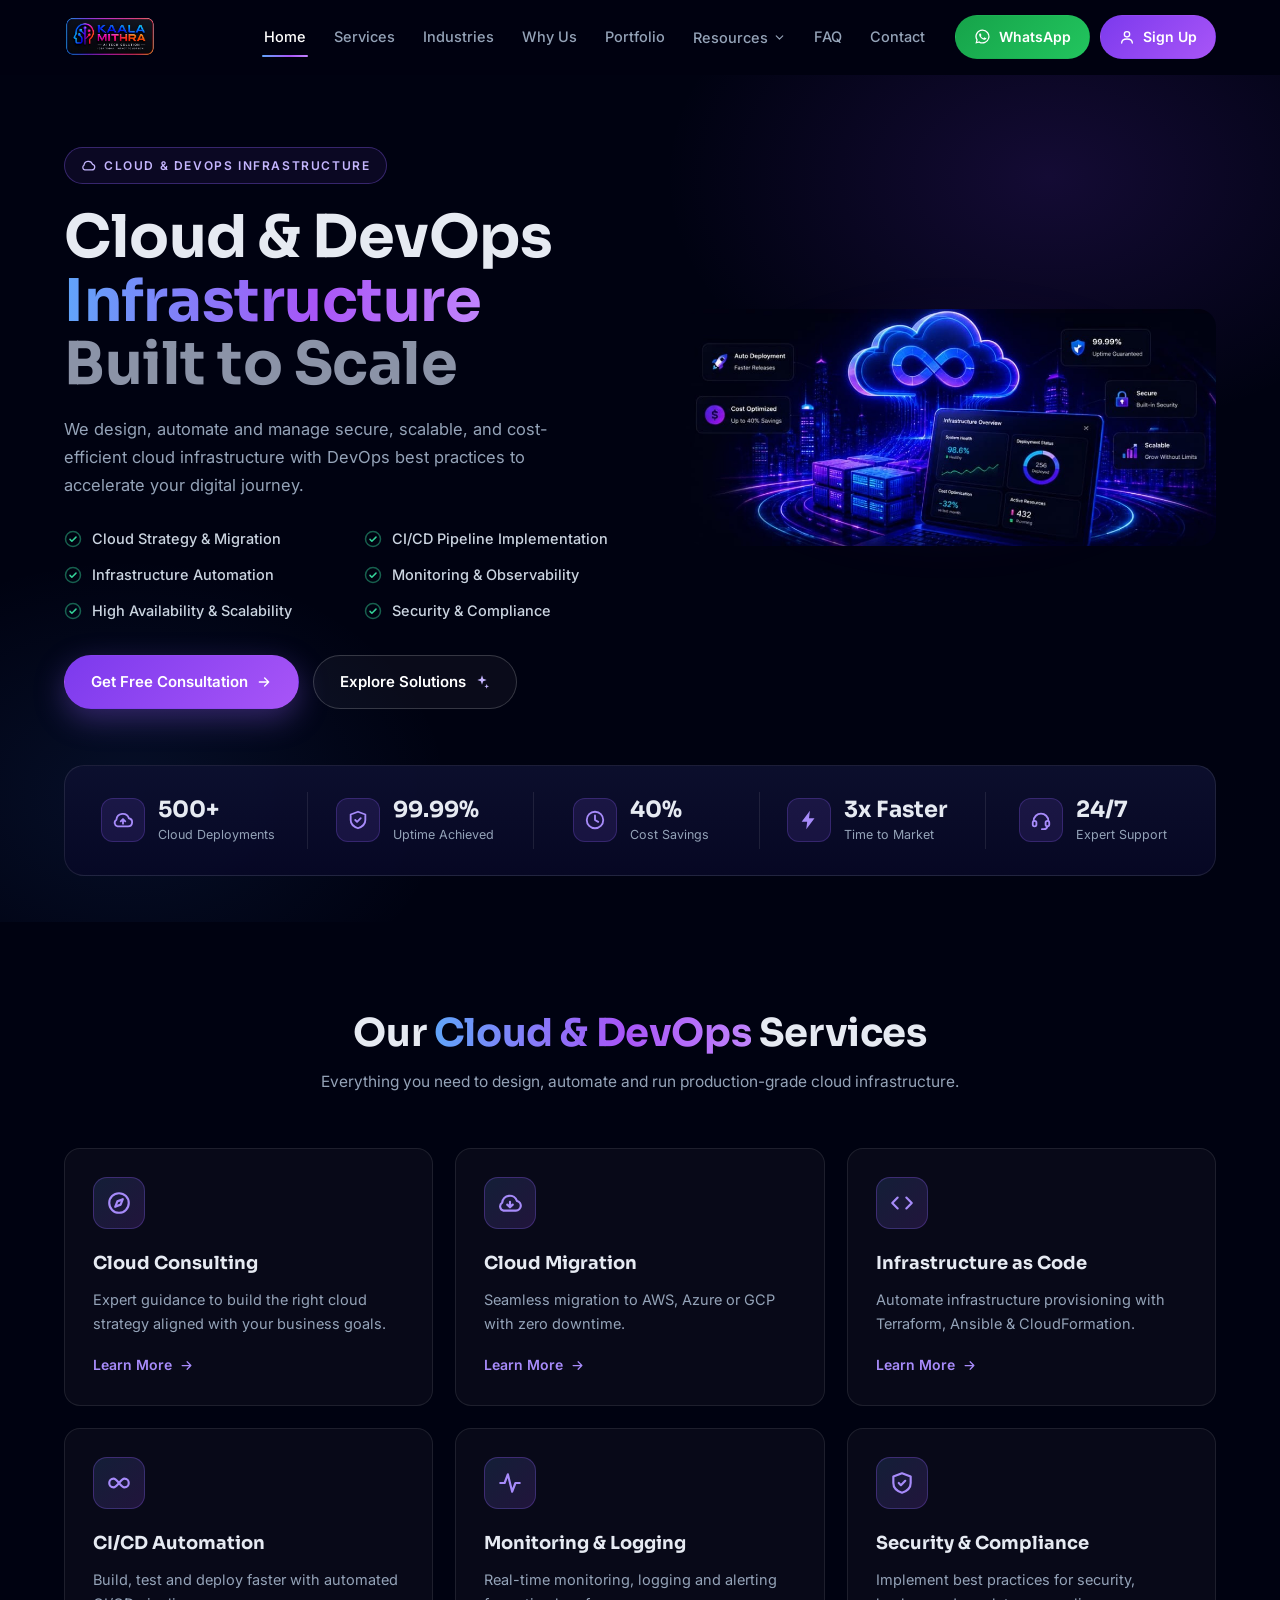
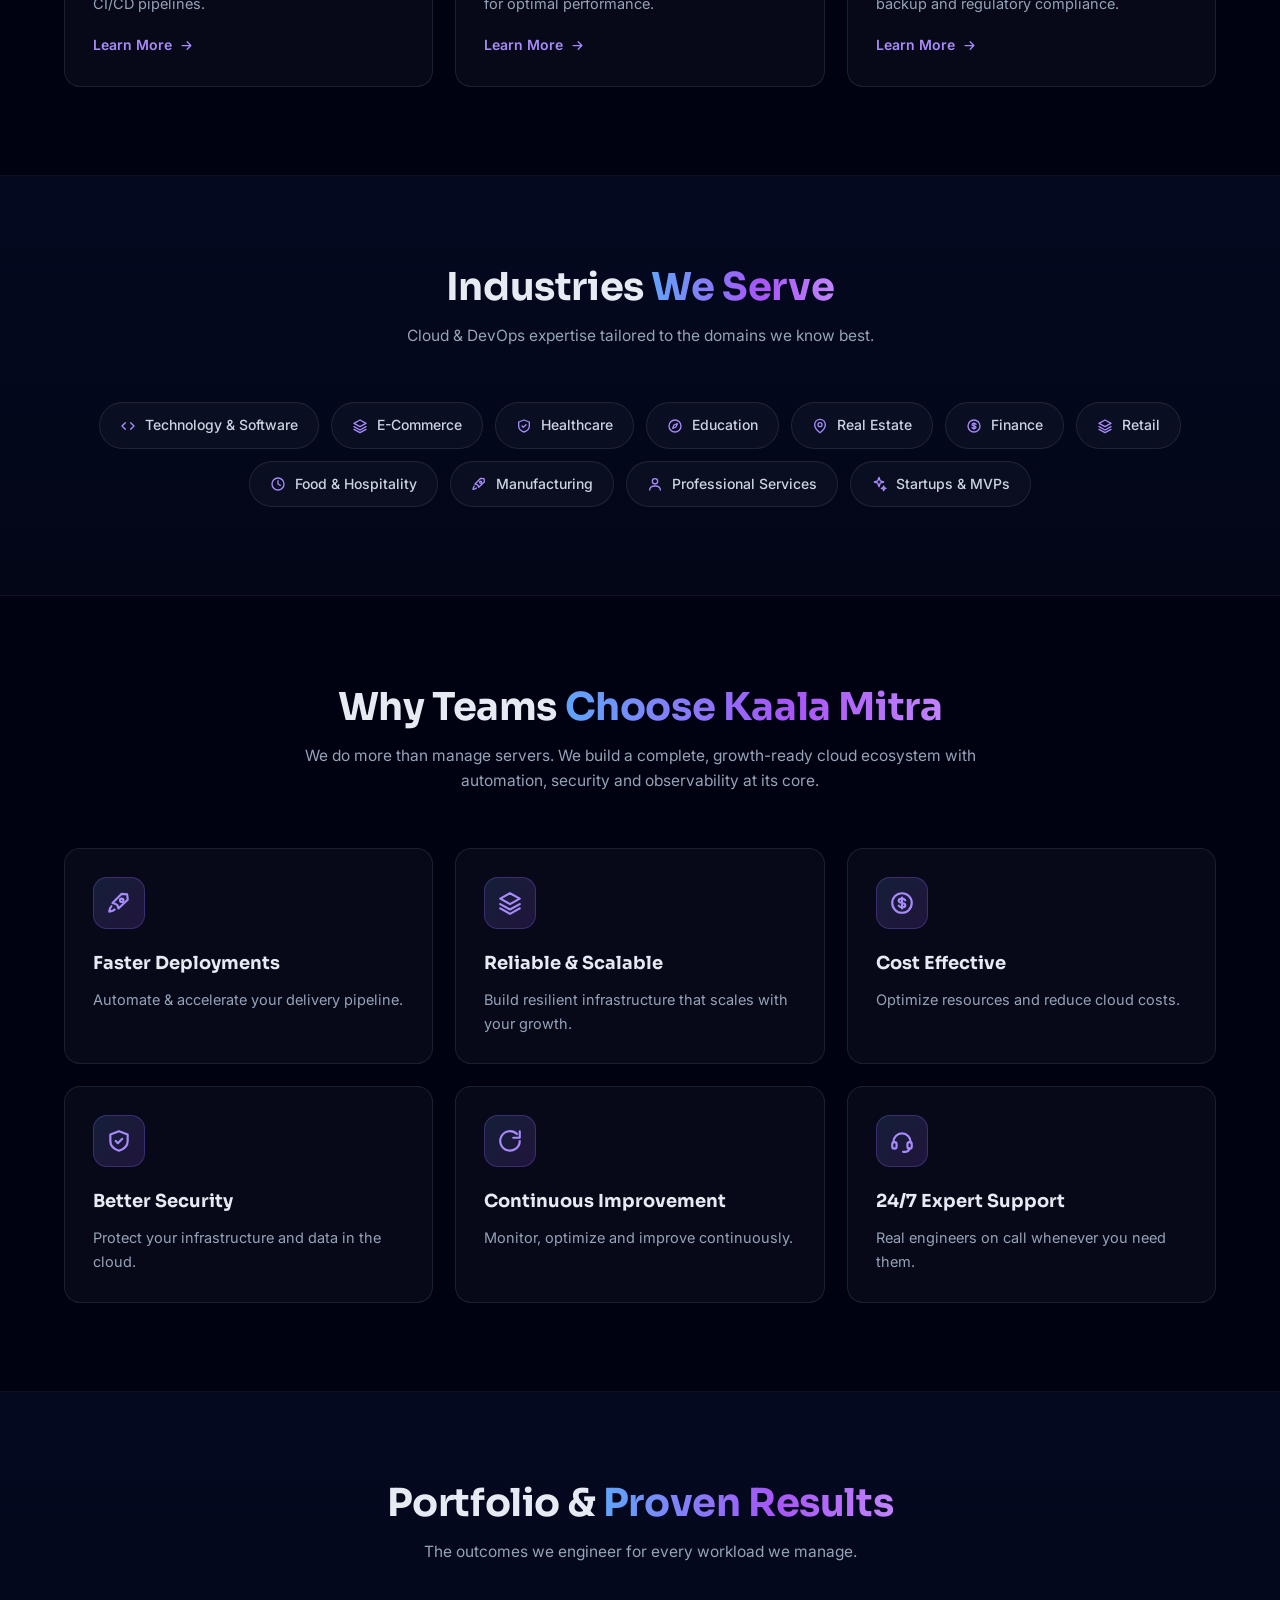
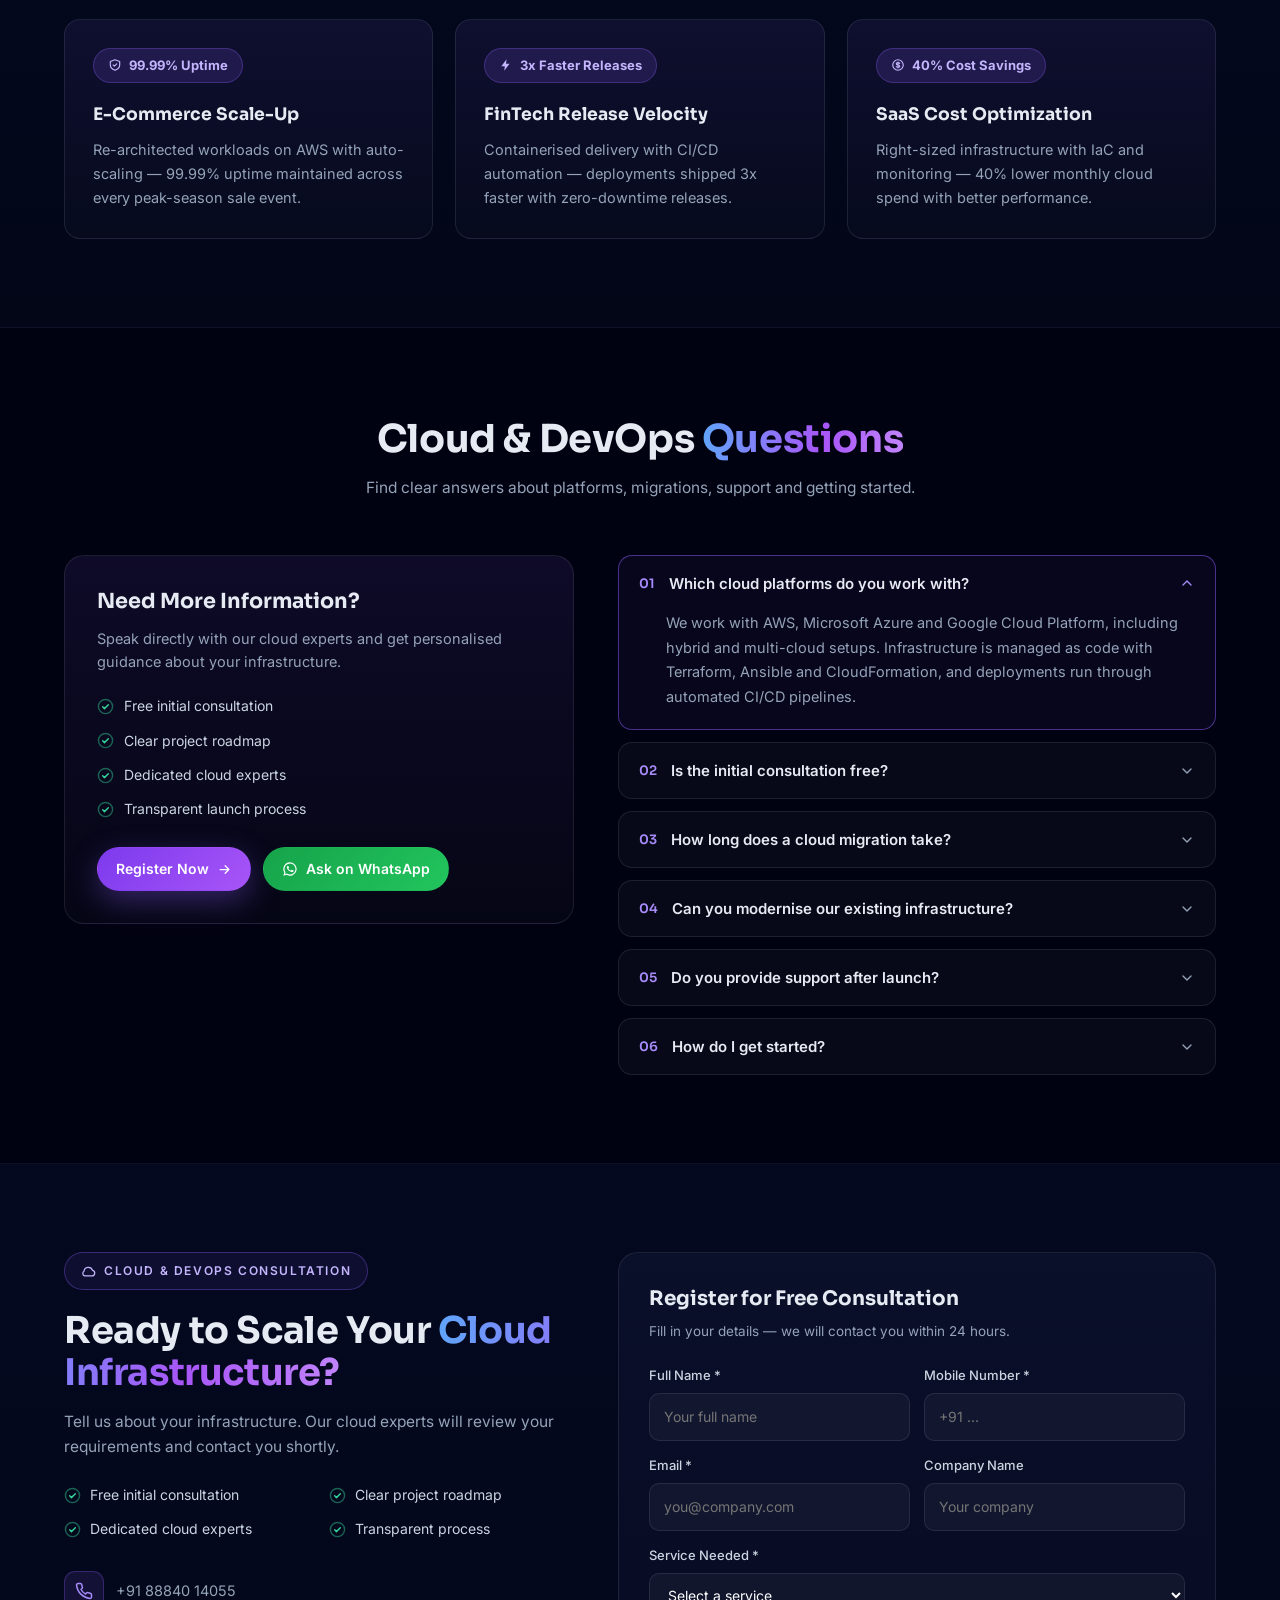
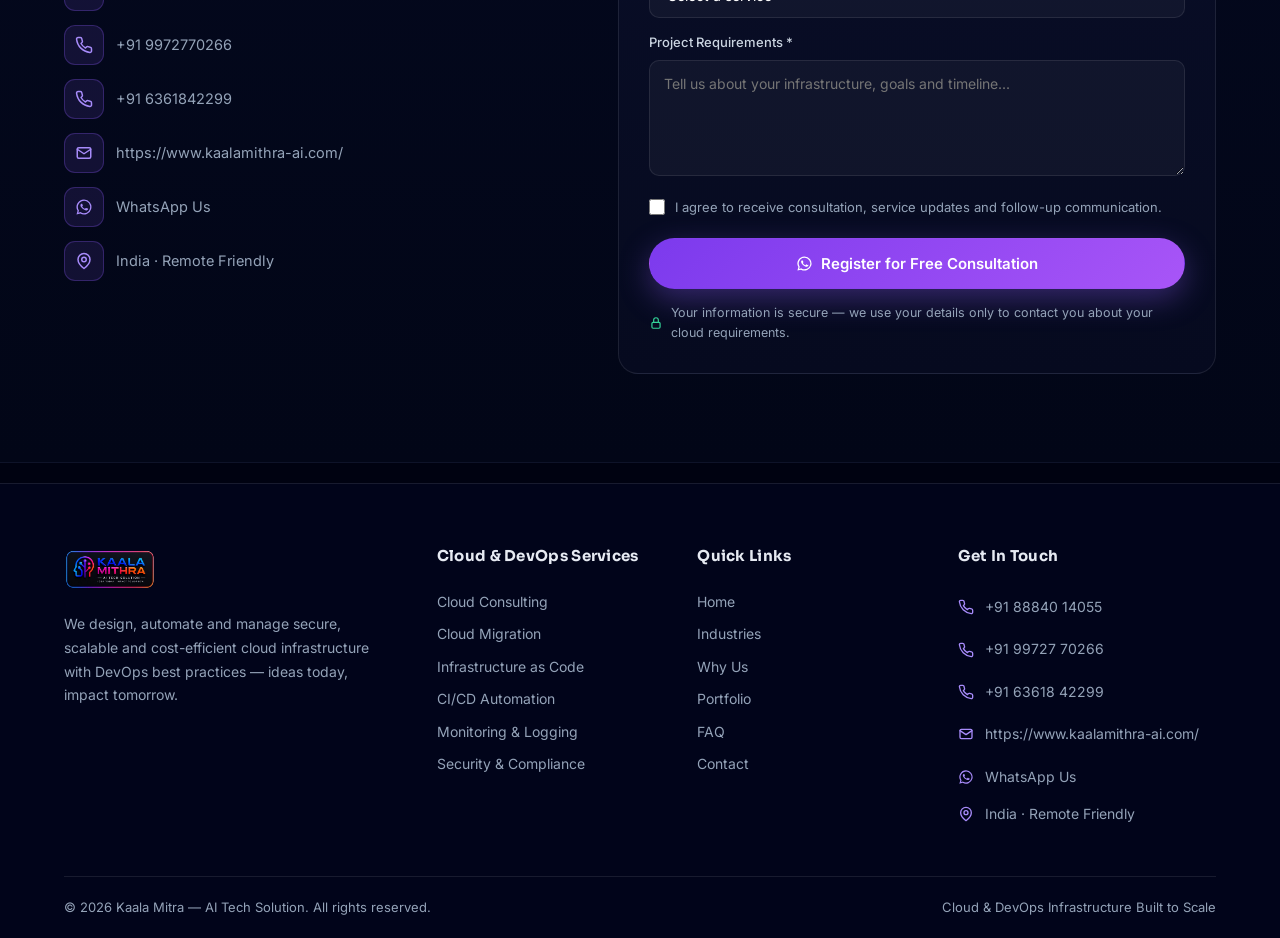
==== commit fd4ab66f: "Update index.html" ====
--- a/index.html
+++ b/index.html
@@ -410,6 +410,8 @@
         <h4 class="f-title">Get In Touch</h4>
         <ul class="f-contact">
           <li><svg class="ic" width="16" height="16"><use href="#i-phone"/></svg><a href="tel:+918884014055">+91 88840 14055</a></li>
+          <li><svg class="ic" width="16" height="16"><use href="#i-phone"/></svg><a href="tel:+919972770266">+91 99727 70266</a></li>
+          <li><svg class="ic" width="16" height="16"><use href="#i-phone"/></svg><a href="tel:+916361842299">+91 63618 42299</a></li>
           <li><svg class="ic" width="16" height="16"><use href="#i-mail"/></svg><a href="https://www.kaalamithra-ai.com/" target="_blank" rel="noopener">https://www.kaalamithra-ai.com/</a></li>
           <li><svg class="icf" width="16" height="16" style="color:#a78bfa"><use href="#i-wa"/></svg><a href="https://wa.me/918884014055" target="_blank" rel="noopener">WhatsApp Us</a></li>
           <li><svg class="ic" width="16" height="16"><use href="#i-pin"/></svg>India · Remote Friendly</li>
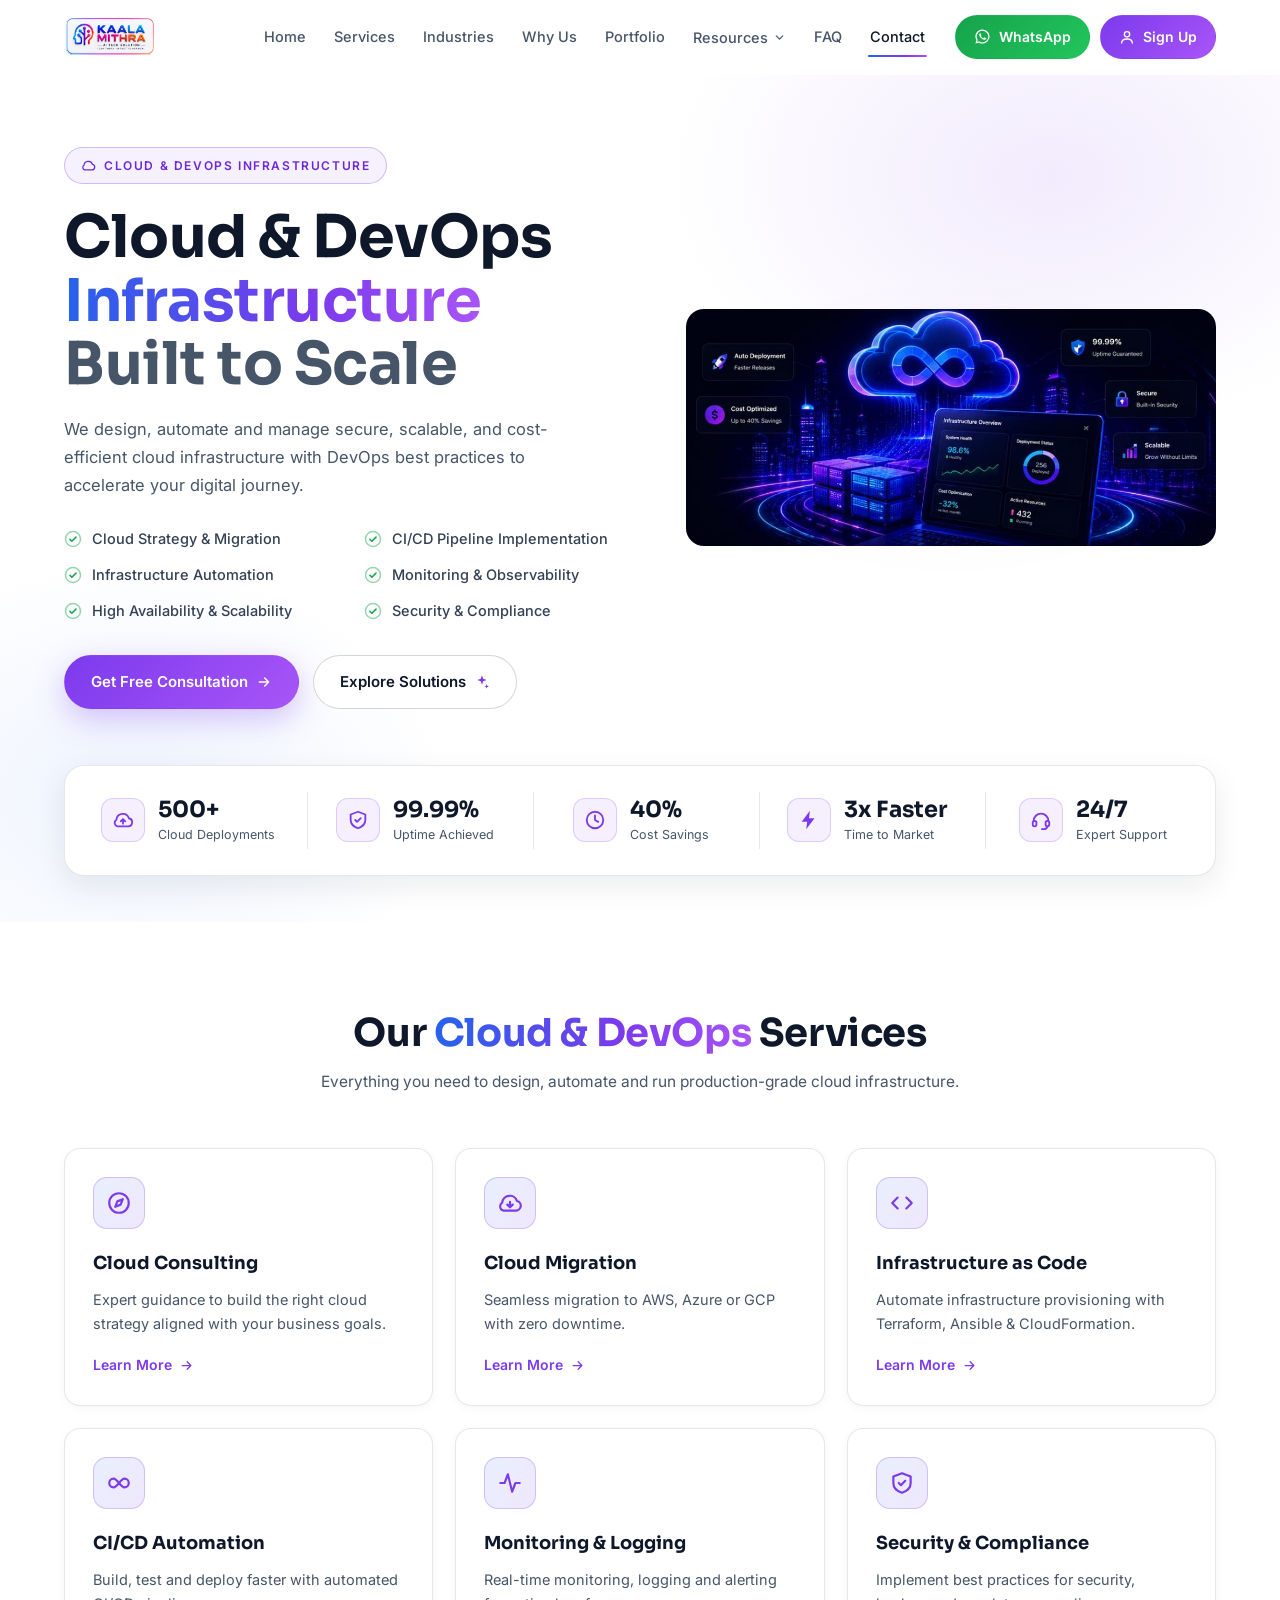
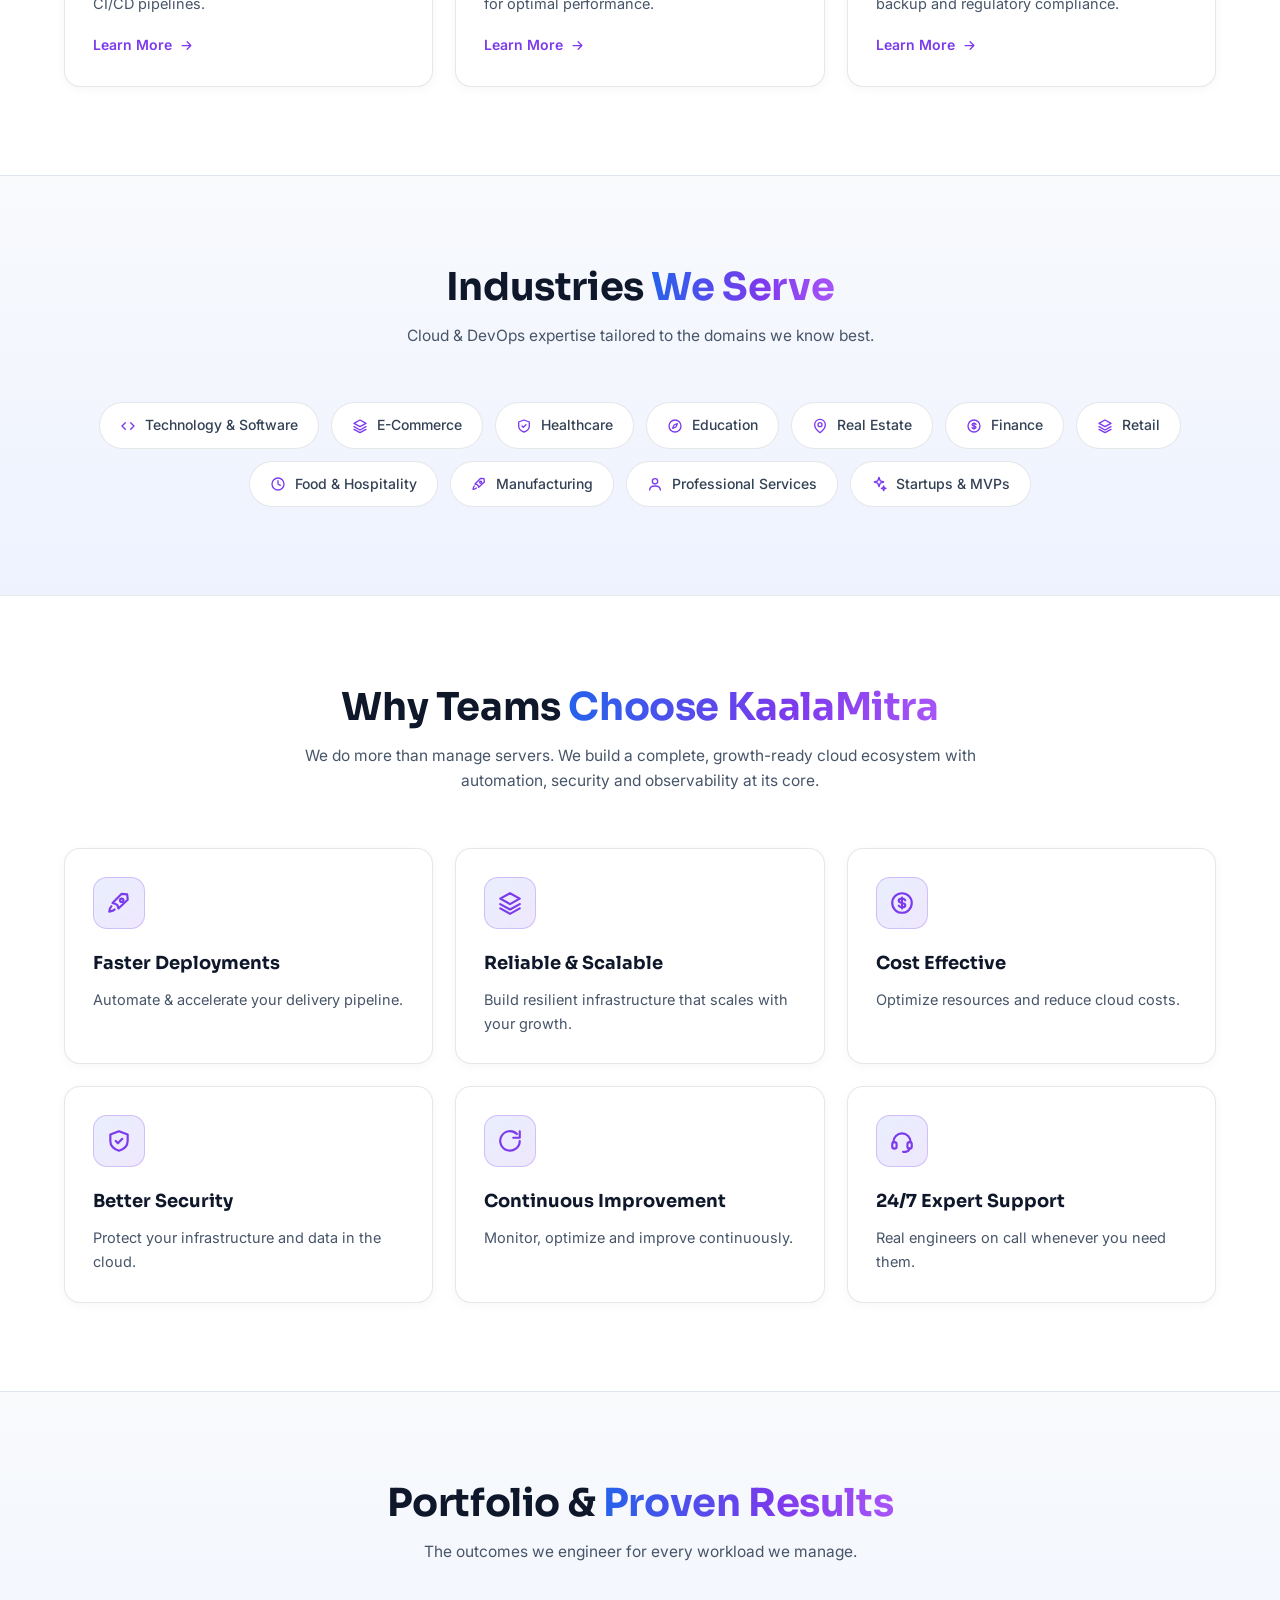
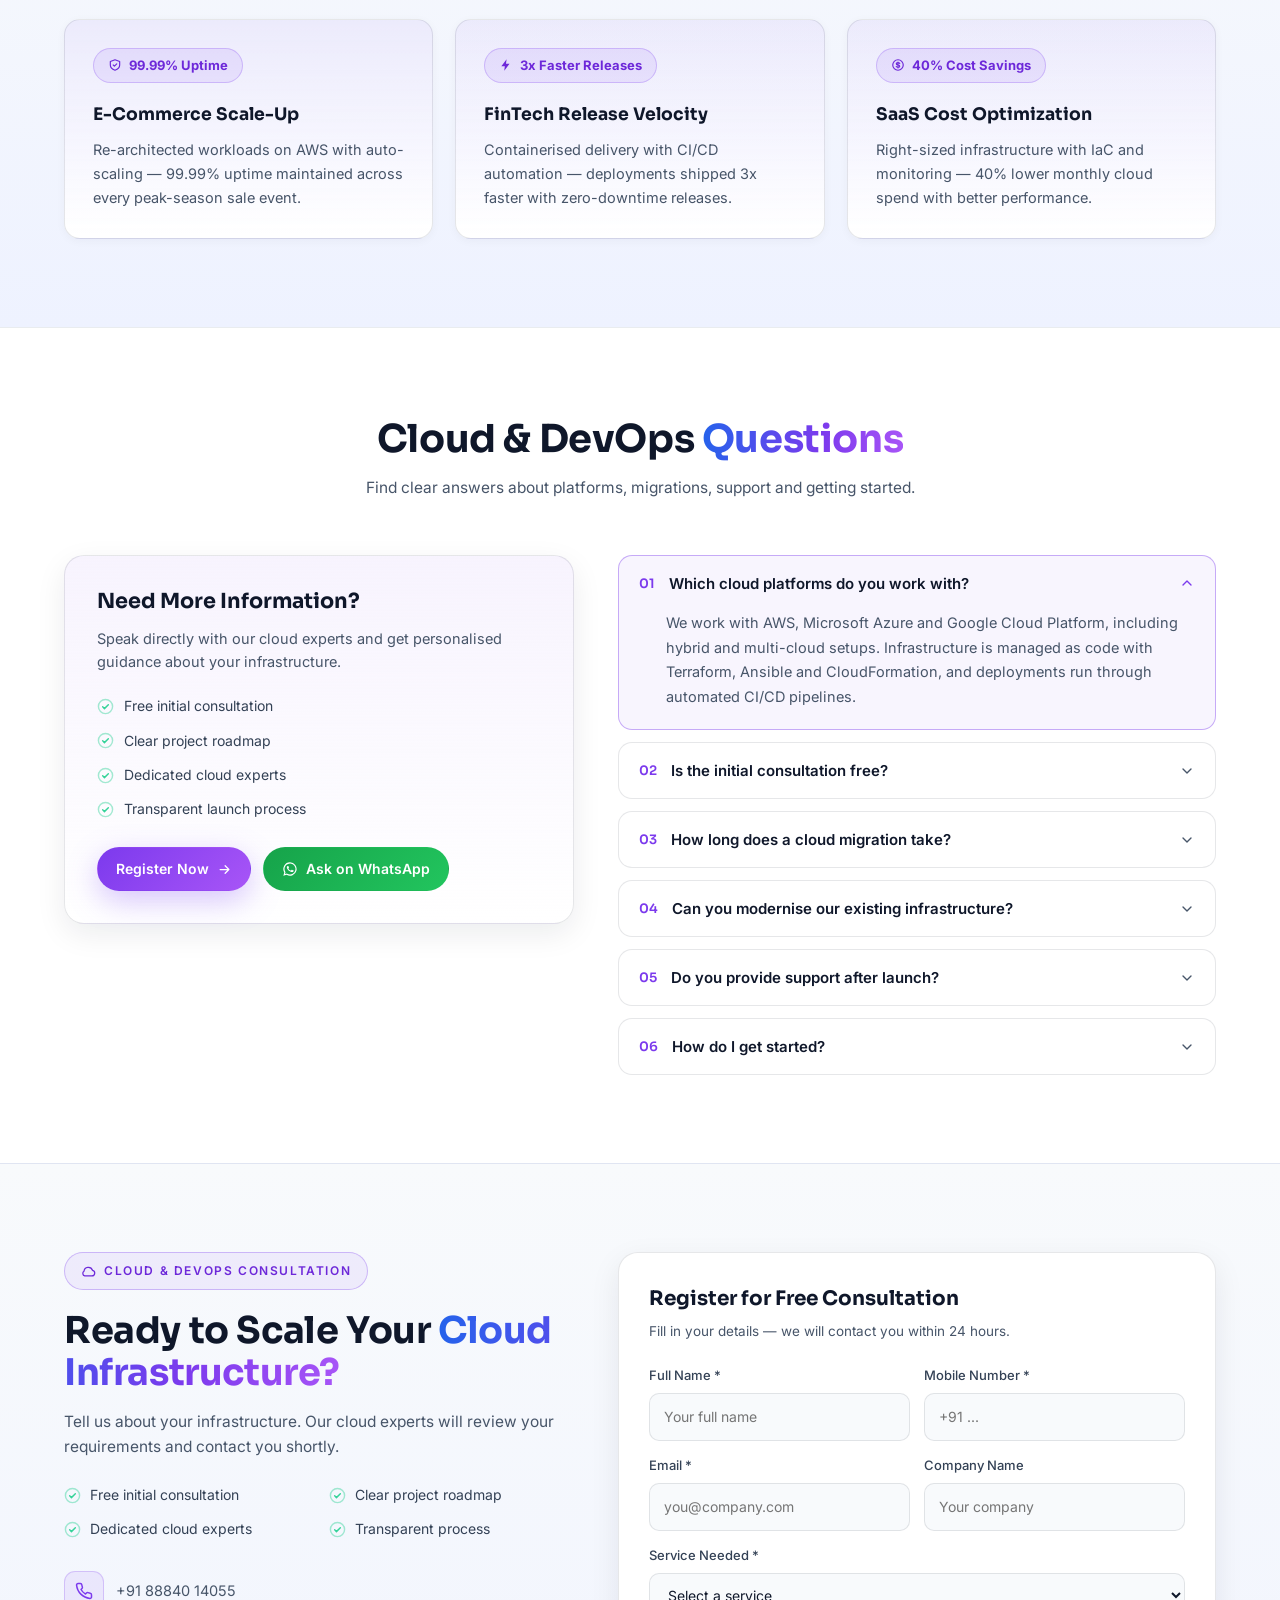
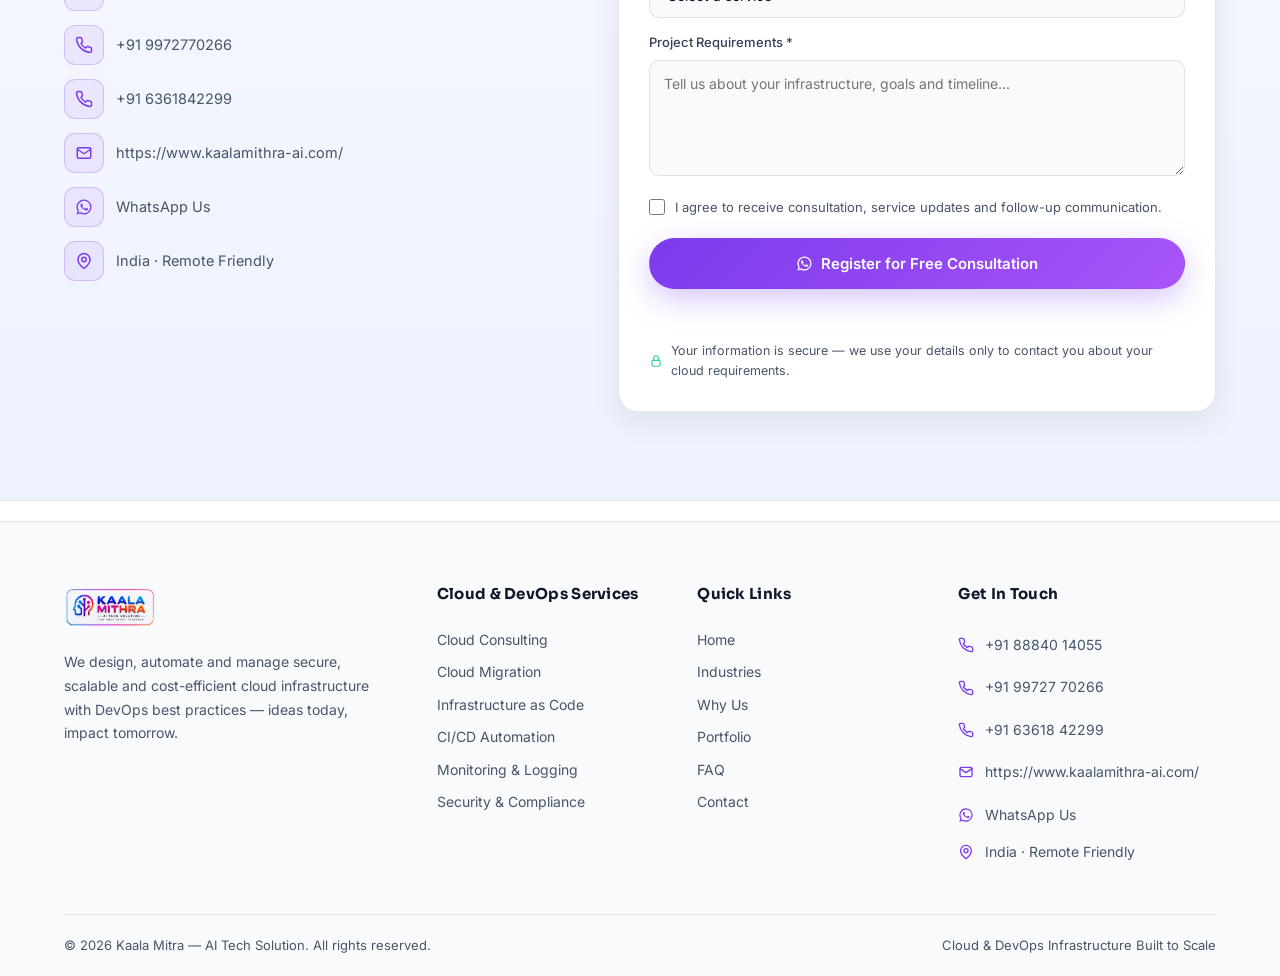
==== commit 85aae887: "Update-contact-form-and-logo" ====
--- a/index.html
+++ b/index.html
@@ -42,7 +42,7 @@
 <header class="site-header" id="site-header">
   <div class="container header-inner">
     <a class="brand" href="#home" aria-label="Kaala Mitra - home">
-      <img class="brand-logo" src="images/logo..0.png" alt="Kaala Mithra - AI Tech Solution logo" width="666" height="375">
+      <img class="brand-logo" src="images/company-logo.png?v=2" alt="Kaala Mithra - AI Tech Solution logo" width="666" height="375">
     </a>
     <nav class="nav" id="site-nav" aria-label="Main navigation">
       <a class="nav-link" href="#home">Home</a>
@@ -63,7 +63,7 @@
       <a class="nav-link" href="#faq">FAQ</a>
       <a class="nav-link" href="#contact">Contact</a>
       <div class="nav-mobile-cta">
-        <a class="btn btn-whatsapp" href="https://wa.me/918884014055" target="_blank" rel="noopener">
+        <a class="btn btn-whatsapp" href="https://wa.me/+916361842299" target="_blank" rel="noopener">
           <svg viewBox="0 0 24 24" width="17" height="17" fill="currentColor"><path d="M12 2a10 10 0 0 0-8.6 15.1L2 22l5-1.3A10 10 0 1 0 12 2zm0 18.2a8.2 8.2 0 0 1-4.2-1.2l-.3-.2-3 .8.8-2.9-.2-.3A8.2 8.2 0 1 1 12 20.2zm4.5-6.1c-.2-.1-1.5-.7-1.7-.8-.2-.1-.4-.1-.5.1-.2.2-.6.8-.7.9-.1.2-.3.2-.5.1a6.7 6.7 0 0 1-3.3-2.9c-.3-.4 0-.5.2-.7l.4-.5c.1-.2.1-.3 0-.5l-.7-1.8c-.2-.5-.4-.4-.5-.4h-.5c-.2 0-.5.1-.7.3-.9.9-1.1 2.1-.2 3.6a12 12 0 0 0 4.6 4.3c1.7.8 2.4.9 3.2.7.5-.1 1.5-.6 1.7-1.2.2-.6.2-1.1.1-1.2 0-.1-.2-.2-.4-.3z"/></svg>
           WhatsApp</a>
         <a class="btn btn-signup" href="#contact">
@@ -72,7 +72,7 @@
       </div>
     </nav>
     <div class="header-actions">
-      <a class="btn btn-whatsapp" href="https://wa.me/918884014055" target="_blank" rel="noopener">
+      <a class="btn btn-whatsapp" href="https://wa.me/+916361842299" target="_blank" rel="noopener">
         <svg viewBox="0 0 24 24" width="17" height="17" fill="currentColor"><path d="M12 2a10 10 0 0 0-8.6 15.1L2 22l5-1.3A10 10 0 1 0 12 2zm0 18.2a8.2 8.2 0 0 1-4.2-1.2l-.3-.2-3 .8.8-2.9-.2-.3A8.2 8.2 0 1 1 12 20.2zm4.5-6.1c-.2-.1-1.5-.7-1.7-.8-.2-.1-.4-.1-.5.1-.2.2-.6.8-.7.9-.1.2-.3.2-.5.1a6.7 6.7 0 0 1-3.3-2.9c-.3-.4 0-.5.2-.7l.4-.5c.1-.2.1-.3 0-.5l-.7-1.8c-.2-.5-.4-.4-.5-.4h-.5c-.2 0-.5.1-.7.3-.9.9-1.1 2.1-.2 3.6a12 12 0 0 0 4.6 4.3c1.7.8 2.4.9 3.2.7.5-.1 1.5-.6 1.7-1.2.2-.6.2-1.1.1-1.2 0-.1-.2-.2-.4-.3z"/></svg>
         WhatsApp</a>
       <a class="btn btn-signup" href="#contact">
@@ -92,16 +92,16 @@
         <h1 class="hero-title">Cloud &amp; DevOps<br><span class="grad-text">Infrastructure</span><br><span class="title-muted">Built to Scale</span></h1>
         <p class="lead">We design, automate and manage secure, scalable, and cost-efficient cloud infrastructure with DevOps best practices to accelerate your digital journey.</p>
         <ul class="hero-checks">
-          <li><svg class="ic" width="18" height="18" style="color:#34d399"><use href="#i-check"/></svg>Cloud Strategy &amp; Migration</li>
-          <li><svg class="ic" width="18" height="18" style="color:#34d399"><use href="#i-check"/></svg>CI/CD Pipeline Implementation</li>
-          <li><svg class="ic" width="18" height="18" style="color:#34d399"><use href="#i-check"/></svg>Infrastructure Automation</li>
-          <li><svg class="ic" width="18" height="18" style="color:#34d399"><use href="#i-check"/></svg>Monitoring &amp; Observability</li>
-          <li><svg class="ic" width="18" height="18" style="color:#34d399"><use href="#i-check"/></svg>High Availability &amp; Scalability</li>
-          <li><svg class="ic" width="18" height="18" style="color:#34d399"><use href="#i-check"/></svg>Security &amp; Compliance</li>
+          <li><svg class="ic" width="18" height="18" style="color:#16a34a"><use href="#i-check"/></svg>Cloud Strategy &amp; Migration</li>
+          <li><svg class="ic" width="18" height="18" style="color:#16a34a"><use href="#i-check"/></svg>CI/CD Pipeline Implementation</li>
+          <li><svg class="ic" width="18" height="18" style="color:#16a34a"><use href="#i-check"/></svg>Infrastructure Automation</li>
+          <li><svg class="ic" width="18" height="18" style="color:#16a34a"><use href="#i-check"/></svg>Monitoring &amp; Observability</li>
+          <li><svg class="ic" width="18" height="18" style="color:#16a34a"><use href="#i-check"/></svg>High Availability &amp; Scalability</li>
+          <li><svg class="ic" width="18" height="18" style="color:#16a34a"><use href="#i-check"/></svg>Security &amp; Compliance</li>
         </ul>
         <div class="hero-ctas">
           <a class="btn btn-primary btn-lg" href="#contact">Get Free Consultation <svg class="ic" width="16" height="16"><use href="#i-arrow"/></svg></a>
-          <a class="btn btn-ghost btn-lg" href="#services">Explore Solutions <svg class="icf" width="16" height="16" style="color:#c4b5fd"><use href="#i-spark"/></svg></a>
+          <a class="btn btn-ghost btn-lg" href="#services">Explore Solutions <svg class="icf" width="16" height="16" style="color:#7c3aed"><use href="#i-spark"/></svg></a>
         </div>
       </div>
       <div class="hero-visual reveal">
@@ -124,7 +124,7 @@
           <div><span class="stat-value"><span class="count" data-target="40" data-decimals="0">0</span>%</span><span class="stat-label">Cost Savings</span></div>
         </div>
         <div class="stat">
-          <span class="stat-icon"><svg class="icf" width="22" height="22" style="color:#a78bfa"><use href="#i-bolt"/></svg></span>
+          <span class="stat-icon"><svg class="icf" width="22" height="22" style="color:#7c3aed"><use href="#i-bolt"/></svg></span>
           <div><span class="stat-value"><span class="count" data-target="3" data-decimals="0">0</span>x Faster</span><span class="stat-label">Time to Market</span></div>
         </div>
         <div class="stat">
@@ -208,7 +208,7 @@
   <section class="section" id="why-us">
     <div class="container">
       <div class="section-head reveal">
-        <h2>Why Teams <span class="grad-text">Choose Kaala Mitra</span></h2>
+        <h2>Why Teams <span class="grad-text">Choose KaalaMitra</span></h2>
         <p>We do more than manage servers. We build a complete, growth-ready cloud ecosystem with automation, security and observability at its core.</p>
       </div>
       <div class="card-grid">
@@ -291,7 +291,7 @@
           </ul>
           <div class="aside-ctas">
             <a class="btn btn-primary" href="#contact">Register Now <svg class="ic" width="15" height="15"><use href="#i-arrow"/></svg></a>
-            <a class="btn btn-whatsapp" href="https://wa.me/918884014055" target="_blank" rel="noopener"><svg class="icf" width="16" height="16"><use href="#i-wa"/></svg> Ask on WhatsApp</a>
+            <a class="btn btn-whatsapp" href="https://wa.me/+916361842299" target="_blank" rel="noopener"><svg class="icf" width="16" height="16"><use href="#i-wa"/></svg> Ask on WhatsApp</a>
           </div>
         </aside>
         <div class="faq-list reveal">
@@ -348,7 +348,10 @@
       <div class="form-card reveal">
         <h3>Register for Free Consultation</h3>
         <p>Fill in your details — we will contact you within 24 hours.</p>
-        <form id="consult-form" novalidate>
+        <form id="consult-form" action="https://api.web3forms.com/submit" method="POST" novalidate>
+          <input type="hidden" name="access_key" value="b14c6e17-b719-40e5-89f2-8aec4bfa63e0">
+          <input type="hidden" name="subject" value="New Consultation Request — Kaala Mitra Cloud & DevOps">
+          <input type="hidden" name="from_name" value="Kaala Mitra Website">
           <div class="form-row">
             <div class="field"><label for="f-name">Full Name *</label><input id="f-name" name="name" type="text" placeholder="Your full name" required></div>
             <div class="field"><label for="f-phone">Mobile Number *</label><input id="f-phone" name="phone" type="tel" placeholder="+91 ..." required></div>
@@ -373,6 +376,7 @@
           <div class="field"><label for="f-message">Project Requirements *</label><textarea id="f-message" name="message" rows="4" placeholder="Tell us about your infrastructure, goals and timeline..." required></textarea></div>
           <label class="consent"><input type="checkbox" name="consent" required> I agree to receive consultation, service updates and follow-up communication.</label>
           <button class="btn btn-primary btn-block" type="submit"><svg class="icf" width="17" height="17"><use href="#i-wa"/></svg> Register for Free Consultation</button>
+          <p class="form-status" id="form-status" role="status" aria-live="polite" hidden></p>
           <p class="form-note"><svg class="ic" width="14" height="14"><use href="#i-lock"/></svg> Your information is secure — we use your details only to contact you about your cloud requirements.</p>
         </form>
       </div>
@@ -384,7 +388,7 @@
     <div class="footer-grid">
       <div class="f-brand">
         <a class="brand" href="#home" aria-label="Kaala Mitra - home">
-          <img class="brand-logo" src="images/logo..0.png" alt="Kaala Mithra - AI Tech Solution logo" width="666" height="375">
+          <img class="brand-logo" src="images/company-logo.png?v=2" alt="Kaala Mithra - AI Tech Solution logo" width="666" height="375">
         </a>
         <p>We design, automate and manage secure, scalable and cost-efficient cloud infrastructure with DevOps best practices — ideas today, impact tomorrow.</p>
       </div>
@@ -413,7 +417,7 @@
           <li><svg class="ic" width="16" height="16"><use href="#i-phone"/></svg><a href="tel:+919972770266">+91 99727 70266</a></li>
           <li><svg class="ic" width="16" height="16"><use href="#i-phone"/></svg><a href="tel:+916361842299">+91 63618 42299</a></li>
           <li><svg class="ic" width="16" height="16"><use href="#i-mail"/></svg><a href="https://www.kaalamithra-ai.com/" target="_blank" rel="noopener">https://www.kaalamithra-ai.com/</a></li>
-          <li><svg class="icf" width="16" height="16" style="color:#a78bfa"><use href="#i-wa"/></svg><a href="https://wa.me/918884014055" target="_blank" rel="noopener">WhatsApp Us</a></li>
+          <li><svg class="icf" width="16" height="16" style="color:#7c3aed"><use href="#i-wa"/></svg><a href="https://wa.me/918884014055" target="_blank" rel="noopener">WhatsApp Us</a></li>
           <li><svg class="ic" width="16" height="16"><use href="#i-pin"/></svg>India · Remote Friendly</li>
         </ul>
       </div>
@@ -424,6 +428,6 @@
     </div>
   </div>
 </footer>
-<script src="script.js"></script>
+<script src="script.js?v=4"></script>
 </body>
 </html>
--- a/main.css
+++ b/main.css
@@ -1,17 +1,19 @@
 /* ===== Cloud & DevOps Infrastructure — Kaala Mitra ===== */
 :root {
-  --bg: #000211;
-  --bg-2: #040920;
-  --card: rgba(255, 255, 255, .03);
-  --border: rgba(255, 255, 255, .09);
-  --text: #e6eaf2;
-  --muted: #94a3b8;
-  --purple: #8b5cf6;
-  --purple-2: #a855f7;
-  --blue: #60a5fa;
-  --green: #22c55e;
-  --grad: linear-gradient(92deg, #60a5fa 0%, #a855f7 60%, #c084fc 100%);
+  color-scheme: light;
+  --bg: #ffffff;
+  --bg-2: #f8fafc;
+  --card: #ffffff;
+  --border: rgba(15, 23, 42, .1);
+  --text: #0f172a;
+  --muted: #475569;
+  --purple: #7c3aed;
+  --purple-2: #9333ea;
+  --blue: #2563eb;
+  --green: #16a34a;
+  --grad: linear-gradient(92deg, #2563eb 0%, #7c3aed 60%, #a855f7 100%);
   --radius: 16px;
+  --shadow: 0 10px 30px rgba(15, 23, 42, .08);
   --font: 'Inter', system-ui, -apple-system, 'Segoe UI', sans-serif;
   --font-head: 'Sora', 'Inter', system-ui, sans-serif;
 }
@@ -22,7 +24,7 @@
 a { text-decoration: none; color: inherit; }
 ul { list-style: none; }
 button { font-family: inherit; }
-::selection { background: rgba(139, 92, 246, .45); }
+::selection { background: rgba(124, 58, 237, .2); }
 section[id], main[id] { scroll-margin-top: 86px; }
 .container { max-width: 1200px; margin: 0 auto; padding: 0 24px; }
 .grad-text { background: var(--grad); -webkit-background-clip: text; background-clip: text; color: transparent; }
@@ -36,113 +38,113 @@
 .btn-signup:hover { transform: translateY(-2px); box-shadow: 0 10px 26px rgba(168, 85, 247, .4); }
 .btn-primary { background: linear-gradient(135deg, #7c3aed, #a855f7); color: #fff; box-shadow: 0 10px 30px rgba(139, 92, 246, .35); }
 .btn-primary:hover { transform: translateY(-2px); box-shadow: 0 14px 36px rgba(139, 92, 246, .5); }
-.btn-ghost { border-color: rgba(255, 255, 255, .18); background: rgba(255, 255, 255, .04); color: #fff; }
-.btn-ghost:hover { border-color: rgba(168, 85, 247, .6); background: rgba(139, 92, 246, .1); transform: translateY(-2px); }
+.btn-ghost { border-color: rgba(15, 23, 42, .18); background: #fff; color: #0f172a; }
+.btn-ghost:hover { border-color: rgba(124, 58, 237, .6); background: rgba(124, 58, 237, .08); transform: translateY(-2px); }
 .btn-block { width: 100%; padding: 15px; font-size: 15px; }
 
 /* ===== Header ===== */
-.site-header { position: sticky; top: 0; z-index: 100; background: rgba(0, 2, 17, .78); backdrop-filter: blur(14px); -webkit-backdrop-filter: blur(14px); border-bottom: 1px solid transparent; transition: border-color .3s, background .3s; }
-.site-header.scrolled { border-bottom-color: var(--border); background: rgba(0, 2, 17, .92); }
+.site-header { position: sticky; top: 0; z-index: 100; background: rgba(255, 255, 255, .85); backdrop-filter: blur(14px); -webkit-backdrop-filter: blur(14px); border-bottom: 1px solid transparent; transition: border-color .3s, background .3s; }
+.site-header.scrolled { border-bottom-color: var(--border); background: rgba(255, 255, 255, .95); box-shadow: 0 4px 20px rgba(15, 23, 42, .06); }
 .header-inner { display: flex; align-items: center; gap: 28px; height: 74px; }
 .brand { display: flex; align-items: center; gap: 11px; flex-shrink: 0; }
 .brand-mark { width: 42px; height: 42px; border-radius: 12px; background: linear-gradient(135deg, #7c3aed, #db2777); display: grid; place-items: center; box-shadow: 0 6px 18px rgba(168, 85, 247, .4); }
 .brand-logo { display: block; height: 52px; width: auto; border-radius: 10px; }
 .brand-text { display: flex; flex-direction: column; line-height: 1.1; }
 .brand-name { font-family: var(--font-head); font-weight: 800; font-size: 17px; letter-spacing: .5px; }
-.brand-name em { font-style: normal; background: linear-gradient(90deg, #c084fc, #f472b6); -webkit-background-clip: text; background-clip: text; color: transparent; margin-left: 5px; }
+.brand-name em { font-style: normal; background: linear-gradient(90deg, #7c3aed, #db2777); -webkit-background-clip: text; background-clip: text; color: transparent; margin-left: 5px; }
 .brand-tag { font-size: 8.5px; letter-spacing: 2.6px; color: var(--muted); font-weight: 600; margin-top: 3px; }
 .nav { display: flex; align-items: center; gap: 24px; margin-left: auto; }
 .nav-link { color: var(--muted); font-size: 14.5px; font-weight: 500; padding: 8px 2px; position: relative; background: none; border: 0; cursor: pointer; display: inline-flex; align-items: center; gap: 5px; transition: color .25s; }
-.nav-link:hover, .nav-link.active { color: #fff; }
+.nav-link:hover, .nav-link.active { color: #0f172a; }
 .nav-link.active::after { content: ''; position: absolute; left: 0; right: 0; bottom: 0; height: 2px; border-radius: 2px; background: var(--grad); }
 .nav-drop { position: relative; }
-.nav-drop-menu { position: absolute; top: calc(100% + 10px); left: -10px; min-width: 185px; background: #070d24; border: 1px solid var(--border); border-radius: 12px; padding: 8px; display: none; flex-direction: column; box-shadow: 0 22px 50px rgba(0, 0, 0, .55); }
+.nav-drop-menu { position: absolute; top: calc(100% + 10px); left: -10px; min-width: 185px; background: #fff; border: 1px solid var(--border); border-radius: 12px; padding: 8px; display: none; flex-direction: column; box-shadow: 0 22px 50px rgba(15, 23, 42, .12); }
 .nav-drop-menu a { padding: 9px 12px; border-radius: 8px; color: var(--muted); font-size: 14px; transition: background .2s, color .2s; }
-.nav-drop-menu a:hover { background: rgba(139, 92, 246, .12); color: #fff; }
+.nav-drop-menu a:hover { background: rgba(124, 58, 237, .08); color: #0f172a; }
 .nav-drop.open .nav-drop-menu { display: flex; }
 @media (hover: hover) and (min-width: 769px) { .nav-drop:hover .nav-drop-menu { display: flex; } }
 .chev { transition: transform .25s; }
 .nav-drop.open .chev { transform: rotate(180deg); }
 .header-actions { display: flex; align-items: center; gap: 10px; flex-shrink: 0; }
 .nav-mobile-cta { display: none; }
-.nav-toggle { display: none; flex-direction: column; justify-content: center; gap: 5px; width: 42px; height: 42px; border-radius: 10px; border: 1px solid var(--border); background: rgba(255, 255, 255, .04); cursor: pointer; align-items: center; }
-.nav-toggle span { display: block; width: 18px; height: 2px; border-radius: 2px; background: #fff; transition: transform .3s, opacity .3s; }
+.nav-toggle { display: none; flex-direction: column; justify-content: center; gap: 5px; width: 42px; height: 42px; border-radius: 10px; border: 1px solid var(--border); background: #fff; cursor: pointer; align-items: center; }
+.nav-toggle span { display: block; width: 18px; height: 2px; border-radius: 2px; background: #0f172a; transition: transform .3s, opacity .3s; }
 .nav-toggle.active span:nth-child(1) { transform: translateY(7px) rotate(45deg); }
 .nav-toggle.active span:nth-child(2) { opacity: 0; }
 .nav-toggle.active span:nth-child(3) { transform: translateY(-7px) rotate(-45deg); }
 /* ===== Hero ===== */
 .hero { position: relative; padding: 72px 0 46px; overflow: hidden; }
 .hero-bg { position: absolute; inset: 0; pointer-events: none; background:
-  radial-gradient(620px 420px at 82% 12%, rgba(124, 58, 237, .16), transparent 62%),
-  radial-gradient(520px 380px at 10% 85%, rgba(59, 130, 246, .1), transparent 62%); }
+  radial-gradient(620px 420px at 82% 12%, rgba(124, 58, 237, .1), transparent 62%),
+  radial-gradient(520px 380px at 10% 85%, rgba(37, 99, 235, .08), transparent 62%); }
 .hero-grid { position: relative; display: grid; grid-template-columns: 1.04fr .96fr; gap: 48px; align-items: center; }
-.badge { display: inline-flex; align-items: center; gap: 8px; padding: 8px 16px; border-radius: 999px; border: 1px solid rgba(139, 92, 246, .35); background: rgba(139, 92, 246, .08); color: #c4b5fd; font-size: 12px; font-weight: 600; letter-spacing: 1.6px; }
+.badge { display: inline-flex; align-items: center; gap: 8px; padding: 8px 16px; border-radius: 999px; border: 1px solid rgba(124, 58, 237, .3); background: rgba(124, 58, 237, .07); color: #6d28d9; font-size: 12px; font-weight: 600; letter-spacing: 1.6px; }
 .hero-title { font-family: var(--font-head); font-size: clamp(2.3rem, 4.6vw, 3.8rem); line-height: 1.08; margin: 22px 0 18px; letter-spacing: -.5px; }
-.title-muted { color: #8b93a7; }
+.title-muted { color: #475569; }
 .lead { color: var(--muted); font-size: 16.5px; line-height: 1.7; max-width: 545px; }
 .hero-checks { display: grid; grid-template-columns: 1fr 1fr; gap: 13px 26px; margin: 28px 0 32px; }
-.hero-checks li { display: flex; align-items: center; gap: 10px; color: #cbd5e1; font-size: 14.5px; font-weight: 500; }
+.hero-checks li { display: flex; align-items: center; gap: 10px; color: #334155; font-size: 14.5px; font-weight: 500; }
 .hero-checks svg { flex-shrink: 0; }
 .hero-ctas { display: flex; gap: 14px; flex-wrap: wrap; }
 .hero-visual { position: relative; }
 .hero-visual img { width: 100%; height: auto; display: block; border-radius: 18px; position: relative; z-index: 1; }
-.hero-glow { position: absolute; inset: -10%; background: radial-gradient(closest-side, rgba(124, 58, 237, .26), transparent 72%); filter: blur(34px); }
+.hero-glow { position: absolute; inset: -10%; background: radial-gradient(closest-side, rgba(124, 58, 237, .14), transparent 72%); filter: blur(34px); }
 
 /* ===== Stats bar ===== */
-.stats-bar { position: relative; margin-top: 56px; display: grid; grid-template-columns: repeat(5, 1fr); gap: 12px; padding: 26px 16px; background: linear-gradient(180deg, rgba(13, 16, 48, .9), rgba(7, 8, 38, .9)); border: 1px solid var(--border); border-radius: 20px; }
+.stats-bar { position: relative; margin-top: 56px; display: grid; grid-template-columns: repeat(5, 1fr); gap: 12px; padding: 26px 16px; background: #fff; border: 1px solid var(--border); border-radius: 20px; box-shadow: var(--shadow); }
 .stat { display: flex; align-items: center; justify-content: center; gap: 13px; padding: 4px 8px; }
 @media (min-width: 861px) { .stat + .stat { border-left: 1px solid var(--border); } }
-.stat-icon { width: 44px; height: 44px; flex-shrink: 0; border-radius: 12px; background: rgba(139, 92, 246, .13); border: 1px solid rgba(139, 92, 246, .25); display: grid; place-items: center; color: #a78bfa; }
+.stat-icon { width: 44px; height: 44px; flex-shrink: 0; border-radius: 12px; background: rgba(124, 58, 237, .08); border: 1px solid rgba(124, 58, 237, .2); display: grid; place-items: center; color: #7c3aed; }
 .stat-value { display: block; font-family: var(--font-head); font-weight: 700; font-size: 1.4rem; line-height: 1.2; }
 .stat-label { display: block; color: var(--muted); font-size: 12.5px; margin-top: 2px; }
 
 /* ===== Sections ===== */
 .section { padding: 88px 0; position: relative; }
-.section-alt { background: linear-gradient(180deg, #040920, #020617); border-top: 1px solid rgba(255, 255, 255, .04); border-bottom: 1px solid rgba(255, 255, 255, .04); }
+.section-alt { background: linear-gradient(180deg, #f8fafc, #eef2ff); border-top: 1px solid rgba(15, 23, 42, .06); border-bottom: 1px solid rgba(15, 23, 42, .06); }
 .section-head { max-width: 700px; margin: 0 auto 54px; text-align: center; }
 .section-head h2 { font-family: var(--font-head); font-size: clamp(1.7rem, 3vw, 2.4rem); line-height: 1.2; margin-bottom: 14px; letter-spacing: -.4px; }
 .section-head p { color: var(--muted); font-size: 15.5px; }
 
 /* ===== Cards (services / benefits / results) ===== */
 .card-grid { display: grid; grid-template-columns: repeat(3, 1fr); gap: 22px; }
-.service-card, .benefit-card { background: var(--card); border: 1px solid var(--border); border-radius: var(--radius); padding: 28px; transition: transform .3s, border-color .3s, background .3s, box-shadow .3s; }
-.service-card:hover, .benefit-card:hover { transform: translateY(-6px); border-color: rgba(139, 92, 246, .5); background: rgba(139, 92, 246, .05); box-shadow: 0 22px 44px rgba(0, 0, 0, .45); }
-.card-icon { width: 52px; height: 52px; border-radius: 14px; background: linear-gradient(135deg, rgba(96, 165, 250, .14), rgba(168, 85, 247, .16)); border: 1px solid rgba(139, 92, 246, .3); display: grid; place-items: center; color: #a78bfa; margin-bottom: 20px; }
+.service-card, .benefit-card { background: var(--card); border: 1px solid var(--border); border-radius: var(--radius); padding: 28px; transition: transform .3s, border-color .3s, background .3s, box-shadow .3s; box-shadow: 0 2px 10px rgba(15, 23, 42, .04); }
+.service-card:hover, .benefit-card:hover { transform: translateY(-6px); border-color: rgba(124, 58, 237, .4); background: #fff; box-shadow: 0 18px 36px rgba(15, 23, 42, .1); }
+.card-icon { width: 52px; height: 52px; border-radius: 14px; background: linear-gradient(135deg, rgba(37, 99, 235, .1), rgba(124, 58, 237, .12)); border: 1px solid rgba(124, 58, 237, .25); display: grid; place-items: center; color: #7c3aed; margin-bottom: 20px; }
 .service-card h3, .benefit-card h3 { font-family: var(--font-head); font-size: 1.12rem; margin-bottom: 10px; }
 .service-card p, .benefit-card p { color: var(--muted); font-size: 14.5px; line-height: 1.65; }
-.learn-more { display: inline-flex; align-items: center; gap: 7px; margin-top: 18px; color: #a78bfa; font-weight: 600; font-size: 14px; transition: gap .25s, color .25s; }
-.learn-more:hover { gap: 12px; color: #c4b5fd; }
+.learn-more { display: inline-flex; align-items: center; gap: 7px; margin-top: 18px; color: #7c3aed; font-weight: 600; font-size: 14px; transition: gap .25s, color .25s; }
+.learn-more:hover { gap: 12px; color: #6d28d9; }
 
 /* ===== Industries chips ===== */
 .chips { display: flex; flex-wrap: wrap; gap: 12px; justify-content: center; }
-.chip { display: inline-flex; align-items: center; gap: 9px; padding: 11px 20px; border-radius: 999px; border: 1px solid var(--border); background: var(--card); color: #cbd5e1; font-size: 14px; font-weight: 500; transition: transform .25s, border-color .25s, color .25s, background .25s; }
-.chip svg { color: #a78bfa; }
-.chip:hover { transform: translateY(-3px); border-color: rgba(139, 92, 246, .55); color: #fff; background: rgba(139, 92, 246, .07); }
+.chip { display: inline-flex; align-items: center; gap: 9px; padding: 11px 20px; border-radius: 999px; border: 1px solid var(--border); background: var(--card); color: #334155; font-size: 14px; font-weight: 500; transition: transform .25s, border-color .25s, color .25s, background .25s; }
+.chip svg { color: #7c3aed; }
+.chip:hover { transform: translateY(-3px); border-color: rgba(124, 58, 237, .45); color: #0f172a; background: rgba(124, 58, 237, .06); }
 
 /* ===== Results ===== */
 .result-grid { display: grid; grid-template-columns: repeat(3, 1fr); gap: 22px; }
-.result-card { background: linear-gradient(180deg, rgba(139, 92, 246, .09), rgba(255, 255, 255, .02)); border: 1px solid var(--border); border-radius: var(--radius); padding: 28px; transition: transform .3s, border-color .3s; }
-.result-card:hover { transform: translateY(-6px); border-color: rgba(139, 92, 246, .5); }
-.result-tag { display: inline-flex; align-items: center; gap: 7px; padding: 6px 14px; border-radius: 999px; background: rgba(139, 92, 246, .16); border: 1px solid rgba(139, 92, 246, .3); color: #c4b5fd; font-weight: 700; font-size: 13px; margin-bottom: 18px; }
+.result-card { background: linear-gradient(180deg, rgba(124, 58, 237, .06), #ffffff); border: 1px solid var(--border); border-radius: var(--radius); padding: 28px; transition: transform .3s, border-color .3s, box-shadow .3s; box-shadow: 0 2px 10px rgba(15, 23, 42, .04); }
+.result-card:hover { transform: translateY(-6px); border-color: rgba(124, 58, 237, .4); box-shadow: 0 18px 36px rgba(15, 23, 42, .1); }
+.result-tag { display: inline-flex; align-items: center; gap: 7px; padding: 6px 14px; border-radius: 999px; background: rgba(124, 58, 237, .09); border: 1px solid rgba(124, 58, 237, .25); color: #6d28d9; font-weight: 700; font-size: 13px; margin-bottom: 18px; }
 .result-card h3 { font-family: var(--font-head); font-size: 1.08rem; margin-bottom: 10px; }
 .result-card p { color: var(--muted); font-size: 14.5px; line-height: 1.65; }
 /* ===== FAQ ===== */
 .faq-grid { display: grid; grid-template-columns: .92fr 1.08fr; gap: 44px; align-items: start; }
-.faq-aside { background: linear-gradient(180deg, rgba(139, 92, 246, .1), rgba(255, 255, 255, .02)); border: 1px solid var(--border); border-radius: 20px; padding: 32px; }
+.faq-aside { background: linear-gradient(180deg, rgba(124, 58, 237, .06), #ffffff); border: 1px solid var(--border); border-radius: 20px; padding: 32px; box-shadow: var(--shadow); }
 .faq-aside h3 { font-family: var(--font-head); font-size: 1.3rem; margin-bottom: 12px; line-height: 1.3; }
 .faq-aside > p { color: var(--muted); font-size: 14.5px; margin-bottom: 22px; }
 .aside-list { display: flex; flex-direction: column; gap: 12px; margin-bottom: 26px; }
-.aside-list li { display: flex; gap: 10px; align-items: center; color: #cbd5e1; font-size: 14px; }
+.aside-list li { display: flex; gap: 10px; align-items: center; color: #334155; font-size: 14px; }
 .aside-list svg { color: #34d399; flex-shrink: 0; }
 .aside-ctas { display: flex; gap: 12px; flex-wrap: wrap; }
 .faq-list { display: flex; flex-direction: column; gap: 12px; }
-.faq-item { border: 1px solid var(--border); border-radius: 14px; background: var(--card); transition: border-color .3s, background .3s; }
-.faq-item.open { border-color: rgba(139, 92, 246, .5); background: rgba(139, 92, 246, .05); }
+.faq-item { border: 1px solid var(--border); border-radius: 14px; background: #fff; transition: border-color .3s, background .3s, box-shadow .3s; }
+.faq-item.open { border-color: rgba(124, 58, 237, .4); background: rgba(124, 58, 237, .05); }
 .faq-q { width: 100%; display: flex; align-items: center; gap: 14px; padding: 18px 20px; background: none; border: 0; color: var(--text); font-weight: 600; font-size: 15px; text-align: left; cursor: pointer; }
-.faq-num { font-family: var(--font-head); color: #a78bfa; font-size: 13px; flex-shrink: 0; }
+.faq-num { font-family: var(--font-head); color: #7c3aed; font-size: 13px; flex-shrink: 0; }
 .q-text { flex: 1; }
 .faq-q .chev { flex-shrink: 0; color: var(--muted); transition: transform .3s, color .3s; }
-.faq-item.open .chev { transform: rotate(180deg); color: #a78bfa; }
+.faq-item.open .chev { transform: rotate(180deg); color: #7c3aed; }
 .faq-a { max-height: 0; overflow: hidden; transition: max-height .4s ease; }
 .faq-a p { padding: 0 20px 20px 47px; color: var(--muted); font-size: 14.5px; line-height: 1.7; }
 .faq-item.open .faq-a { max-height: 280px; }
@@ -153,37 +155,40 @@
 .contact-copy h2 { font-family: var(--font-head); font-size: clamp(1.7rem, 3vw, 2.3rem); line-height: 1.15; margin-bottom: 16px; letter-spacing: -.4px; }
 .contact-copy > p { color: var(--muted); margin-bottom: 24px; font-size: 15.5px; }
 .trust-list { display: grid; grid-template-columns: 1fr 1fr; gap: 12px 20px; margin-bottom: 30px; }
-.trust-list li { display: flex; gap: 9px; align-items: center; color: #cbd5e1; font-size: 14px; }
+.trust-list li { display: flex; gap: 9px; align-items: center; color: #334155; font-size: 14px; }
 .trust-list svg { color: #34d399; flex-shrink: 0; }
 .quick-contacts { display: flex; flex-direction: column; gap: 14px; }
 .qc { display: flex; align-items: center; gap: 12px; color: var(--muted); font-size: 14.5px; transition: color .25s; }
-.qc:hover { color: #fff; }
-.qc-icon { width: 40px; height: 40px; border-radius: 11px; background: rgba(139, 92, 246, .12); border: 1px solid rgba(139, 92, 246, .28); display: grid; place-items: center; color: #a78bfa; flex-shrink: 0; }
-.form-card { background: linear-gradient(180deg, #0a0f2a, #060a1f); border: 1px solid var(--border); border-radius: 20px; padding: 30px; }
+.qc:hover { color: #0f172a; }
+.qc-icon { width: 40px; height: 40px; border-radius: 11px; background: rgba(124, 58, 237, .08); border: 1px solid rgba(124, 58, 237, .22); display: grid; place-items: center; color: #7c3aed; flex-shrink: 0; }
+.form-card { background: #fff; border: 1px solid var(--border); border-radius: 20px; padding: 30px; box-shadow: var(--shadow); }
 .form-card h3 { font-family: var(--font-head); font-size: 1.25rem; margin-bottom: 6px; }
 .form-card > p { color: var(--muted); font-size: 13.5px; margin-bottom: 22px; }
 .form-row { display: grid; grid-template-columns: 1fr 1fr; gap: 14px; }
 .field { margin-bottom: 14px; }
-.field label { display: block; font-size: 13px; color: #cbd5e1; margin-bottom: 7px; font-weight: 500; }
-.field input, .field select, .field textarea { width: 100%; background: rgba(255, 255, 255, .04); border: 1px solid var(--border); border-radius: 10px; padding: 12px 14px; color: #fff; font: inherit; font-size: 14px; transition: border-color .25s, box-shadow .25s; }
-.field input:focus, .field select:focus, .field textarea:focus { outline: none; border-color: #8b5cf6; box-shadow: 0 0 0 3px rgba(139, 92, 246, .18); }
-.field select option { background: #0a0f2a; color: #fff; }
+.field label { display: block; font-size: 13px; color: #334155; margin-bottom: 7px; font-weight: 500; }
+.field input, .field select, .field textarea { width: 100%; background: #f8fafc; border: 1px solid var(--border); border-radius: 10px; padding: 12px 14px; color: #0f172a; font: inherit; font-size: 14px; transition: border-color .25s, box-shadow .25s; }
+.field input:focus, .field select:focus, .field textarea:focus { outline: none; border-color: #7c3aed; box-shadow: 0 0 0 3px rgba(124, 58, 237, .14); }
+.field select option { background: #fff; color: #0f172a; }
 .field textarea { resize: vertical; min-height: 96px; }
 .consent { display: flex; gap: 10px; align-items: flex-start; font-size: 13px; color: var(--muted); margin: 4px 0 20px; cursor: pointer; }
 .consent input { width: 16px; height: 16px; accent-color: #8b5cf6; margin-top: 2px; flex-shrink: 0; }
+.form-status { display: flex; gap: 8px; align-items: center; font-size: 14px; font-weight: 600; margin-top: 14px; padding: 12px 14px; border-radius: 10px; }
+.form-status.success { background: #ecfdf5; border: 1px solid #6ee7b7; color: #065f46; }
+.form-status.error { background: #fef2f2; border: 1px solid #fca5a5; color: #991b1b; }
 .form-note { display: flex; gap: 8px; align-items: center; color: var(--muted); font-size: 12.5px; margin-top: 14px; }
 .form-note svg { color: #34d399; flex-shrink: 0; }
 /* ===== Footer ===== */
-.site-footer { border-top: 1px solid var(--border); background: #01041a; padding-top: 60px; margin-top: 20px; }
+.site-footer { border-top: 1px solid var(--border); background: #f8fafc; padding-top: 60px; margin-top: 20px; }
 .footer-grid { display: grid; grid-template-columns: 1.5fr 1fr 1fr 1.15fr; gap: 36px; padding-bottom: 46px; }
 .f-brand p { color: var(--muted); font-size: 14px; line-height: 1.7; margin-top: 16px; max-width: 320px; }
 .f-title { font-family: var(--font-head); font-size: 15px; margin-bottom: 18px; letter-spacing: .3px; }
 .f-col a { display: block; color: var(--muted); padding: 5px 0; font-size: 14px; transition: color .2s, transform .2s; }
-.f-col a:hover { color: #fff; transform: translateX(3px); }
+.f-col a:hover { color: #0f172a; transform: translateX(3px); }
 .f-contact li { display: flex; gap: 11px; align-items: center; color: var(--muted); font-size: 14px; padding: 5px 0; }
-.f-contact svg { color: #a78bfa; flex-shrink: 0; }
+.f-contact svg { color: #7c3aed; flex-shrink: 0; }
 .f-contact a { color: var(--muted); transition: color .2s; }
-.f-contact a:hover { color: #fff; }
+.f-contact a:hover { color: #0f172a; }
 .footer-bottom { border-top: 1px solid var(--border); padding: 20px 0; display: flex; justify-content: space-between; align-items: center; gap: 12px; flex-wrap: wrap; color: var(--muted); font-size: 13px; }
 
 /* ===== Reveal & icons ===== */
@@ -205,7 +210,7 @@
   .hero-grid > *, .faq-grid > *, .contact-grid > * { min-width: 0; }
 }
 @media (max-width: 768px) {
-  .nav { position: fixed; top: 74px; left: 0; right: 0; flex-direction: column; align-items: stretch; gap: 2px; background: rgba(2, 5, 26, .98); backdrop-filter: blur(16px); -webkit-backdrop-filter: blur(16px); border-bottom: 1px solid var(--border); padding: 16px 24px 24px; display: none; max-height: calc(100vh - 74px); overflow: auto; }
+  .nav { position: fixed; top: 74px; left: 0; right: 0; flex-direction: column; align-items: stretch; gap: 2px; background: rgba(255, 255, 255, .98); backdrop-filter: blur(16px); -webkit-backdrop-filter: blur(16px); border-bottom: 1px solid var(--border); padding: 16px 24px 24px; display: none; max-height: calc(100vh - 74px); overflow: auto; box-shadow: 0 20px 40px rgba(15, 23, 42, .1); }
   .nav.open { display: flex; }
   .nav-link { padding: 13px 4px; font-size: 15.5px; }
   .nav-drop-menu { position: static; box-shadow: none; border: 0; background: transparent; padding: 0 0 6px 16px; }
